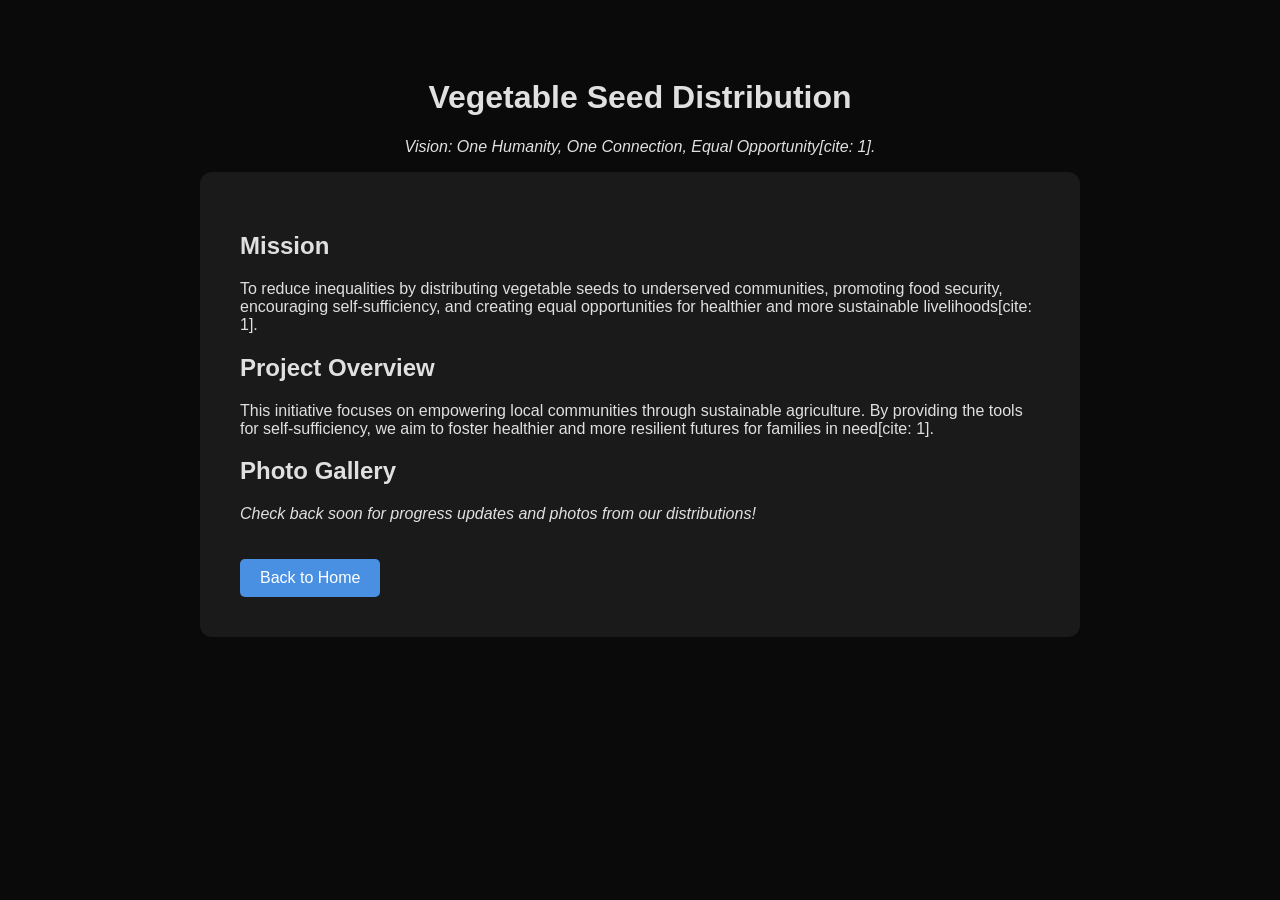
==== seeds.html @ a81ccadd "Create seeds.html" ====
<!DOCTYPE html>
<html lang="en">
<head>
    <meta charset="UTF-8">
    <meta name="viewport" content="width=device-width, initial-scale=1.0">
    <title>Vegetable Seed Distribution | One Humanity</title>
    <link rel="stylesheet" href="style.css">
</head>
<body>
    <header>
        <h1>Vegetable Seed Distribution</h1>
        <p><em>Vision: One Humanity, One Connection, Equal Opportunity[cite: 1].</em></p>
    </header>

    <main class="content-container">
        <section>
            <h2>Mission</h2>
            <p>To reduce inequalities by distributing vegetable seeds to underserved communities, promoting food security, encouraging self-sufficiency, and creating equal opportunities for healthier and more sustainable livelihoods[cite: 1].</p>
        </section>

        <!-- Placeholder for Project Details -->
        <section>
            <h2>Project Overview</h2>
            <p>This initiative focuses on empowering local communities through sustainable agriculture. By providing the tools for self-sufficiency, we aim to foster healthier and more resilient futures for families in need[cite: 1].</p>
        </section>

        <section>
            <h2>Photo Gallery</h2>
            <p><em>Check back soon for progress updates and photos from our distributions!</em></p>
            <!-- You can add your image grid here later -->
        </section>

        <a href="index.html" class="btn">Back to Home</a>
    </main>
</body>
</html>
---- style.css ----
body {
    background-color: #0a0a0a;
    color: #e0e0e0;
    font-family: 'Segoe UI', sans-serif;
    text-align: center;
    padding: 50px;
}

.logo {
    width: 150px;
    margin-bottom: 20px;
}

.project-container {
    display: flex;
    justify-content: center;
    gap: 30px;
    margin-top: 50px;
    flex-wrap: wrap;
}

.card {
    background-color: #1a1a1a;
    padding: 30px;
    border: 1px solid #333;
    border-radius: 12px;
    width: 300px;
    transition: transform 0.3s;
}

.card:hover {
    transform: translateY(-10px);
    border-color: #4a90e2;
}

.btn {
    display: inline-block;
    margin-top: 20px;
    padding: 10px 20px;
    background-color: #4a90e2;
    color: white;
    text-decoration: none;
    border-radius: 5px;
}

.content-container {
    max-width: 800px;
    margin: 0 auto;
    padding: 40px;
    background-color: #1a1a1a;
    border-radius: 12px;
    text-align: left;
}
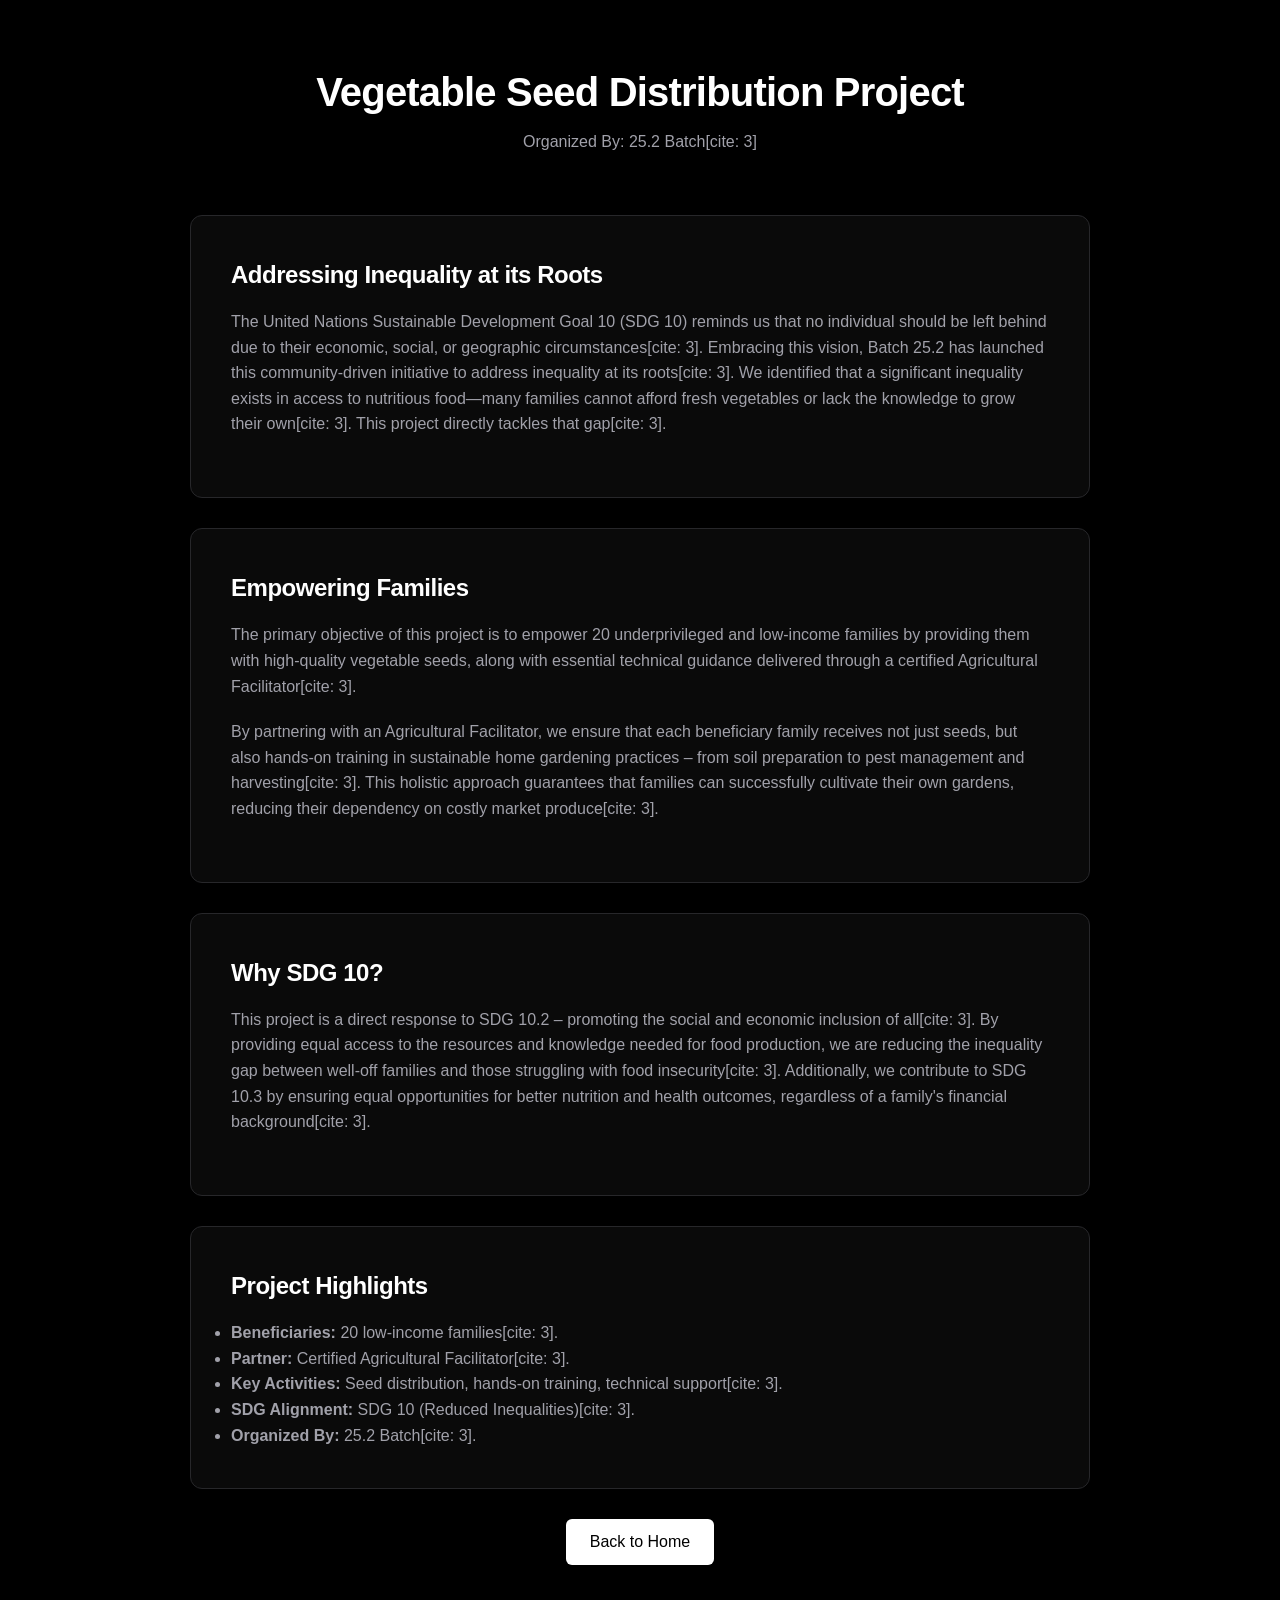
==== commit 6641c8f0: "Update seeds.html" ====
--- a/seeds.html
+++ b/seeds.html
@@ -8,29 +8,42 @@
 </head>
 <body>
     <header>
-        <h1>Vegetable Seed Distribution</h1>
-        <p><em>Vision: One Humanity, One Connection, Equal Opportunity[cite: 1].</em></p>
+        <h1>Vegetable Seed Distribution Project</h1>
+        <p>Organized By: 25.2 Batch[cite: 3]</p>
     </header>
 
     <main class="content-container">
+        
         <section>
-            <h2>Mission</h2>
-            <p>To reduce inequalities by distributing vegetable seeds to underserved communities, promoting food security, encouraging self-sufficiency, and creating equal opportunities for healthier and more sustainable livelihoods[cite: 1].</p>
-        </section>
-
-        <!-- Placeholder for Project Details -->
-        <section>
-            <h2>Project Overview</h2>
-            <p>This initiative focuses on empowering local communities through sustainable agriculture. By providing the tools for self-sufficiency, we aim to foster healthier and more resilient futures for families in need[cite: 1].</p>
+            <h2>Addressing Inequality at its Roots</h2>
+            <p>The United Nations Sustainable Development Goal 10 (SDG 10) reminds us that no individual should be left behind due to their economic, social, or geographic circumstances[cite: 3]. Embracing this vision, Batch 25.2 has launched this community-driven initiative to address inequality at its roots[cite: 3]. We identified that a significant inequality exists in access to nutritious food—many families cannot afford fresh vegetables or lack the knowledge to grow their own[cite: 3]. This project directly tackles that gap[cite: 3].</p>
         </section>
 
         <section>
-            <h2>Photo Gallery</h2>
-            <p><em>Check back soon for progress updates and photos from our distributions!</em></p>
-            <!-- You can add your image grid here later -->
+            <h2>Empowering Families</h2>
+            <p>The primary objective of this project is to empower 20 underprivileged and low-income families by providing them with high-quality vegetable seeds, along with essential technical guidance delivered through a certified Agricultural Facilitator[cite: 3].</p>
+            <p>By partnering with an Agricultural Facilitator, we ensure that each beneficiary family receives not just seeds, but also hands-on training in sustainable home gardening practices – from soil preparation to pest management and harvesting[cite: 3]. This holistic approach guarantees that families can successfully cultivate their own gardens, reducing their dependency on costly market produce[cite: 3].</p>
         </section>
 
-        <a href="index.html" class="btn">Back to Home</a>
+        <section>
+            <h2>Why SDG 10?</h2>
+            <p>This project is a direct response to SDG 10.2 – promoting the social and economic inclusion of all[cite: 3]. By providing equal access to the resources and knowledge needed for food production, we are reducing the inequality gap between well-off families and those struggling with food insecurity[cite: 3]. Additionally, we contribute to SDG 10.3 by ensuring equal opportunities for better nutrition and health outcomes, regardless of a family's financial background[cite: 3].</p>
+        </section>
+
+        <section>
+            <h2>Project Highlights</h2>
+            <ul>
+                <li><strong>Beneficiaries:</strong> 20 low-income families[cite: 3].</li>
+                <li><strong>Partner:</strong> Certified Agricultural Facilitator[cite: 3].</li>
+                <li><strong>Key Activities:</strong> Seed distribution, hands-on training, technical support[cite: 3].</li>
+                <li><strong>SDG Alignment:</strong> SDG 10 (Reduced Inequalities)[cite: 3].</li>
+                <li><strong>Organized By:</strong> 25.2 Batch[cite: 3].</li>
+            </ul>
+        </section>
+
+        <div style="text-align: center;">
+            <a href="index.html" class="btn">Back to Home</a>
+        </div>
     </main>
 </body>
 </html>
--- a/style.css
+++ b/style.css
@@ -1,53 +1,111 @@
-body {
-    background-color: #0a0a0a;
-    color: #e0e0e0;
-    font-family: 'Segoe UI', sans-serif;
-    text-align: center;
-    padding: 50px;
+/* Global Reset and Typography */
+* {
+    box-sizing: border-box;
+    margin: 0;
+    padding: 0;
 }
 
-.logo {
-    width: 150px;
+body {
+    background-color: #000000; /* Deep black for Vercel-style dark mode */
+    color: #a1a1aa; /* Soft grey text for readability */
+    font-family: -apple-system, BlinkMacSystemFont, "Segoe UI", Roboto, Helvetica, Arial, sans-serif;
+    line-height: 1.6;
+    padding: 0 20px;
+}
+
+h1, h2, h3 {
+    color: #ffffff;
+    font-weight: 600;
+    letter-spacing: -0.02em;
+    margin-bottom: 15px;
+}
+
+h1 {
+    font-size: 2.5rem;
+    margin-bottom: 5px;
+}
+
+p {
     margin-bottom: 20px;
 }
 
-.project-container {
-    display: flex;
-    justify-content: center;
-    gap: 30px;
-    margin-top: 50px;
-    flex-wrap: wrap;
-}
-
-.card {
-    background-color: #1a1a1a;
-    padding: 30px;
-    border: 1px solid #333;
-    border-radius: 12px;
-    width: 300px;
-    transition: transform 0.3s;
-}
-
-.card:hover {
-    transform: translateY(-10px);
-    border-color: #4a90e2;
-}
-
-.btn {
-    display: inline-block;
-    margin-top: 20px;
-    padding: 10px 20px;
-    background-color: #4a90e2;
-    color: white;
-    text-decoration: none;
-    border-radius: 5px;
+/* Layout Containers */
+header {
+    text-align: center;
+    padding: 60px 0 40px;
 }
 
 .content-container {
-    max-width: 800px;
+    max-width: 900px;
     margin: 0 auto;
+    padding: 0 0 80px;
+}
+
+section {
+    background-color: #0a0a0a;
+    border: 1px solid #27272a;
+    border-radius: 12px;
     padding: 40px;
-    background-color: #1a1a1a;
-    border-radius: 12px;
+    margin-bottom: 30px;
+    transition: border-color 0.3s ease;
+}
+
+section:hover {
+    border-color: #3f3f46;
+}
+
+/* Tables for Team and Budget */
+table {
+    width: 100%;
+    border-collapse: collapse;
+    margin-bottom: 20px;
+    color: #e4e4e7;
+}
+
+th, td {
+    padding: 12px 15px;
     text-align: left;
+    border-bottom: 1px solid #27272a;
 }
+
+th {
+    color: #ffffff;
+    font-weight: 500;
+}
+
+/* Photo Gallery Grid */
+.photo-gallery {
+    display: grid;
+    grid-template-columns: repeat(auto-fit, minmax(300px, 1fr));
+    gap: 20px;
+    margin-top: 20px;
+}
+
+.photo-gallery img {
+    width: 100%;
+    height: 300px;
+    object-fit: cover;
+    border-radius: 8px;
+    border: 1px solid #27272a;
+    transition: transform 0.3s ease;
+}
+
+.photo-gallery img:hover {
+    transform: scale(1.02);
+}
+
+/* Buttons */
+.btn {
+    display: inline-block;
+    padding: 10px 24px;
+    background-color: #ffffff;
+    color: #000000;
+    text-decoration: none;
+    font-weight: 500;
+    border-radius: 6px;
+    transition: background-color 0.2s;
+}
+
+.btn:hover {
+    background-color: #e4e4e7;
+}
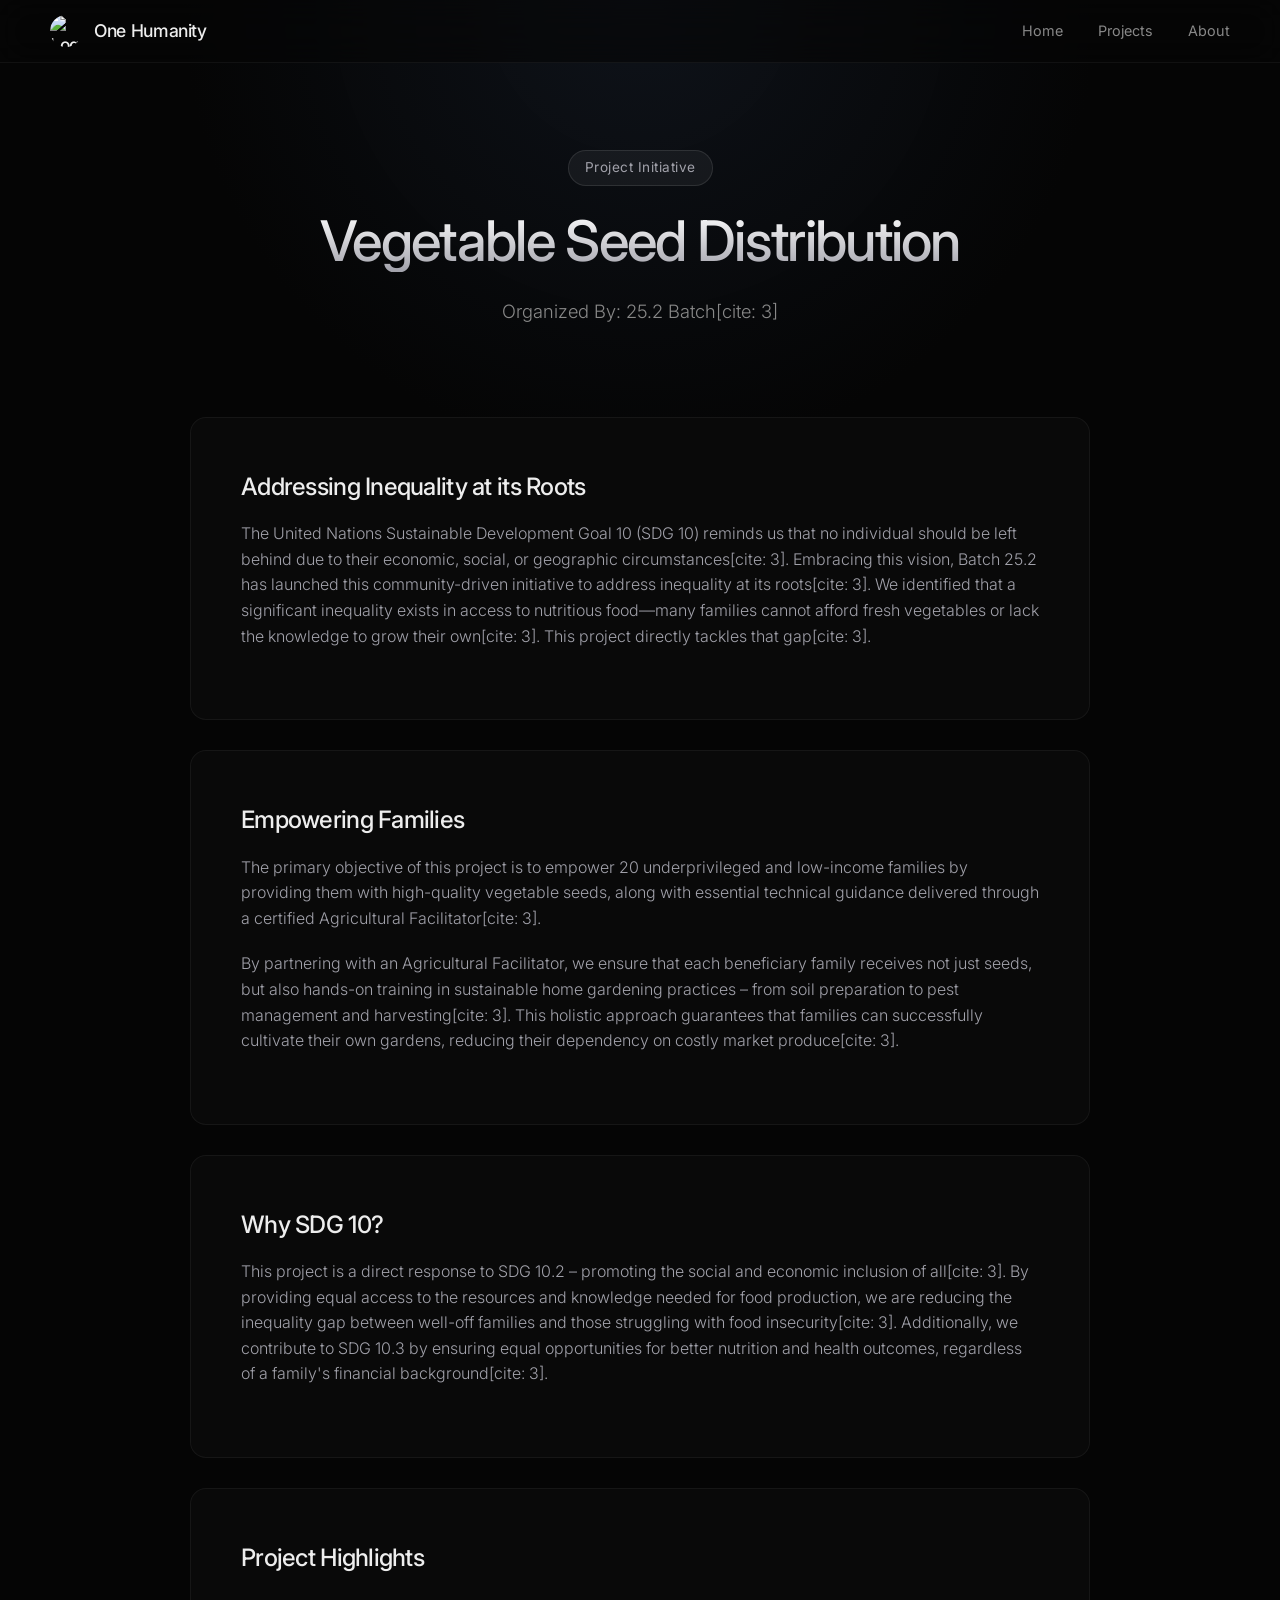
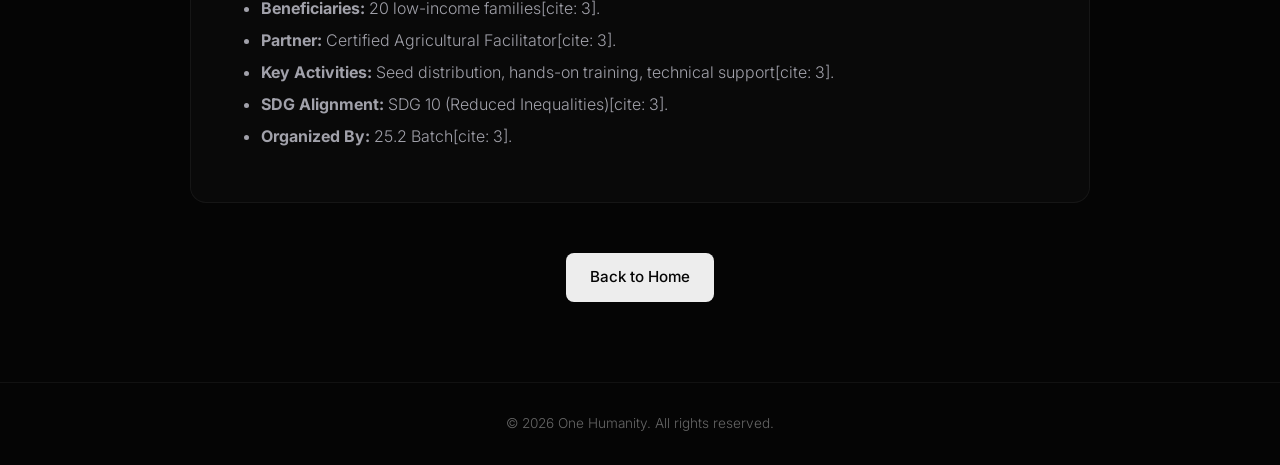
==== commit 04950df3: "Update seeds.html" ====
--- a/seeds.html
+++ b/seeds.html
@@ -4,46 +4,72 @@
     <meta charset="UTF-8">
     <meta name="viewport" content="width=device-width, initial-scale=1.0">
     <title>Vegetable Seed Distribution | One Humanity</title>
+    <!-- Importing 'Inter' font for a premium UI look -->
+    <link rel="preconnect" href="https://fonts.googleapis.com">
+    <link rel="preconnect" href="https://fonts.gstatic.com" crossorigin>
+    <link href="https://fonts.googleapis.com/css2?family=Inter:wght@300;400;500;600&display=swap" rel="stylesheet">
     <link rel="stylesheet" href="style.css">
 </head>
 <body>
-    <header>
-        <h1>Vegetable Seed Distribution Project</h1>
-        <p>Organized By: 25.2 Batch[cite: 3]</p>
+    <!-- Premium Blurred Navigation -->
+    <nav class="navbar">
+        <a href="index.html" style="text-decoration: none;">
+            <div class="nav-brand">
+                <img src="image_3a93b9.jpg" alt="Logo" class="nav-logo">
+                One Humanity
+            </div>
+        </a>
+        <ul class="nav-links">
+            <li><a href="index.html#home">Home</a></li>
+            <li><a href="index.html#projects">Projects</a></li>
+            <li><a href="index.html#about">About</a></li>
+        </ul>
+    </nav>
+
+    <!-- Subpage Hero Section -->
+    <header class="hero section-animate" style="min-height: 40vh; padding-top: 150px; padding-bottom: 50px;">
+        <div class="hero-badge">Project Initiative</div>
+        <h1 class="hero-title" style="font-size: 3.5rem;">Vegetable Seed Distribution</h1>
+        <p class="hero-subtitle">Organized By: 25.2 Batch[cite: 3]</p>
     </header>
 
-    <main class="content-container">
+    <main class="section-container section-animate" style="padding-top: 0;">
         
-        <section>
-            <h2>Addressing Inequality at its Roots</h2>
+        <!-- Glassmorphism Content Panels -->
+        <article class="about-card" style="max-width: 900px; text-align: left; margin-bottom: 30px;">
+            <h2 style="margin-bottom: 15px; color: #EDEDED;">Addressing Inequality at its Roots</h2>
             <p>The United Nations Sustainable Development Goal 10 (SDG 10) reminds us that no individual should be left behind due to their economic, social, or geographic circumstances[cite: 3]. Embracing this vision, Batch 25.2 has launched this community-driven initiative to address inequality at its roots[cite: 3]. We identified that a significant inequality exists in access to nutritious food—many families cannot afford fresh vegetables or lack the knowledge to grow their own[cite: 3]. This project directly tackles that gap[cite: 3].</p>
-        </section>
+        </article>
 
-        <section>
-            <h2>Empowering Families</h2>
+        <article class="about-card" style="max-width: 900px; text-align: left; margin-bottom: 30px;">
+            <h2 style="margin-bottom: 15px; color: #EDEDED;">Empowering Families</h2>
             <p>The primary objective of this project is to empower 20 underprivileged and low-income families by providing them with high-quality vegetable seeds, along with essential technical guidance delivered through a certified Agricultural Facilitator[cite: 3].</p>
             <p>By partnering with an Agricultural Facilitator, we ensure that each beneficiary family receives not just seeds, but also hands-on training in sustainable home gardening practices – from soil preparation to pest management and harvesting[cite: 3]. This holistic approach guarantees that families can successfully cultivate their own gardens, reducing their dependency on costly market produce[cite: 3].</p>
-        </section>
+        </article>
 
-        <section>
-            <h2>Why SDG 10?</h2>
+        <article class="about-card" style="max-width: 900px; text-align: left; margin-bottom: 30px;">
+            <h2 style="margin-bottom: 15px; color: #EDEDED;">Why SDG 10?</h2>
             <p>This project is a direct response to SDG 10.2 – promoting the social and economic inclusion of all[cite: 3]. By providing equal access to the resources and knowledge needed for food production, we are reducing the inequality gap between well-off families and those struggling with food insecurity[cite: 3]. Additionally, we contribute to SDG 10.3 by ensuring equal opportunities for better nutrition and health outcomes, regardless of a family's financial background[cite: 3].</p>
-        </section>
+        </article>
 
-        <section>
-            <h2>Project Highlights</h2>
-            <ul>
+        <article class="about-card" style="max-width: 900px; text-align: left; margin-bottom: 50px;">
+            <h2 style="margin-bottom: 15px; color: #EDEDED;">Project Highlights</h2>
+            <ul style="padding-left: 20px; color: #A1A1AA; font-weight: 300; line-height: 2;">
                 <li><strong>Beneficiaries:</strong> 20 low-income families[cite: 3].</li>
                 <li><strong>Partner:</strong> Certified Agricultural Facilitator[cite: 3].</li>
                 <li><strong>Key Activities:</strong> Seed distribution, hands-on training, technical support[cite: 3].</li>
                 <li><strong>SDG Alignment:</strong> SDG 10 (Reduced Inequalities)[cite: 3].</li>
                 <li><strong>Organized By:</strong> 25.2 Batch[cite: 3].</li>
             </ul>
-        </section>
+        </article>
 
         <div style="text-align: center;">
-            <a href="index.html" class="btn">Back to Home</a>
+            <a href="index.html" class="btn btn-primary">Back to Home</a>
         </div>
     </main>
+
+    <footer>
+        <p>&copy; 2026 One Humanity. All rights reserved.</p>
+    </footer>
 </body>
 </html>
--- a/style.css
+++ b/style.css
@@ -1,111 +1,293 @@
-/* Global Reset and Typography */
+/* UI/UX Reset & Smooth Scrolling */
 * {
     box-sizing: border-box;
     margin: 0;
     padding: 0;
 }
 
+html {
+    scroll-behavior: smooth;
+}
+
 body {
-    background-color: #000000; /* Deep black for Vercel-style dark mode */
-    color: #a1a1aa; /* Soft grey text for readability */
-    font-family: -apple-system, BlinkMacSystemFont, "Segoe UI", Roboto, Helvetica, Arial, sans-serif;
+    background-color: #050505; /* Softer black */
+    color: #A1A1AA; /* Ash grey for less eye-strain */
+    font-family: 'Inter', sans-serif;
     line-height: 1.6;
-    padding: 0 20px;
-}
-
+    overflow-x: hidden;
+    -webkit-font-smoothing: antialiased; /* Makes text look sharper and thinner */
+}
+
+/* Typography refinements */
 h1, h2, h3 {
-    color: #ffffff;
-    font-weight: 600;
+    color: #EDEDED;
+    font-weight: 500;
+    letter-spacing: -0.03em; /* Tighter letter spacing looks modern */
+}
+
+/* Premium Blurred Navigation */
+.navbar {
+    position: fixed;
+    top: 0;
+    width: 100%;
+    display: flex;
+    justify-content: space-between;
+    align-items: center;
+    padding: 15px 50px;
+    background: rgba(5, 5, 5, 0.6);
+    backdrop-filter: blur(16px);
+    -webkit-backdrop-filter: blur(16px);
+    border-bottom: 1px solid rgba(255, 255, 255, 0.05);
+    z-index: 1000;
+}
+
+.nav-brand {
+    display: flex;
+    align-items: center;
+    gap: 12px;
+    color: #EDEDED;
+    font-size: 1.1rem;
+    font-weight: 500;
     letter-spacing: -0.02em;
-    margin-bottom: 15px;
-}
-
-h1 {
-    font-size: 2.5rem;
-    margin-bottom: 5px;
-}
-
-p {
+}
+
+.nav-logo {
+    width: 32px;
+    height: 32px;
+    border-radius: 50%;
+    object-fit: cover;
+}
+
+.nav-links {
+    list-style: none;
+    display: flex;
+    gap: 35px;
+}
+
+.nav-links a {
+    color: #888888;
+    text-decoration: none;
+    font-size: 0.9rem;
+    font-weight: 400;
+    transition: color 0.2s ease;
+}
+
+.nav-links a:hover {
+    color: #FFFFFF;
+}
+
+/* Sleek Hero Section */
+.hero {
+    min-height: 90vh;
+    display: flex;
+    flex-direction: column;
+    justify-content: center;
+    align-items: center;
+    text-align: center;
+    padding: 120px 20px 0;
+    background: radial-gradient(circle at top center, rgba(30, 41, 59, 0.4) 0%, #050505 60%);
+}
+
+.hero-badge {
+    background: rgba(255, 255, 255, 0.05);
+    border: 1px solid rgba(255, 255, 255, 0.1);
+    padding: 6px 16px;
+    border-radius: 99px;
+    font-size: 0.85rem;
+    color: #A1A1AA;
+    margin-bottom: 25px;
+    letter-spacing: 0.5px;
+}
+
+.hero-title {
+    font-size: 4.5rem;
+    line-height: 1.1;
+    font-weight: 500;
+    margin-bottom: 25px;
+    background: linear-gradient(180deg, #FFFFFF 0%, #A1A1AA 100%);
+    -webkit-background-clip: text;
+    -webkit-text-fill-color: transparent;
+}
+
+.hero-subtitle {
+    font-size: 1.15rem;
+    font-weight: 300;
+    color: #888888;
+    max-width: 550px;
+    margin-bottom: 40px;
+}
+
+/* Layout Containers */
+.section-container {
+    max-width: 1000px;
+    margin: 0 auto;
+    padding: 80px 20px;
+}
+
+.section-title {
+    font-size: 1.8rem;
+    font-weight: 500;
+    color: #EDEDED;
+    margin-bottom: 40px;
+    text-align: center;
+}
+
+/* Refined Cards */
+.project-grid {
+    display: grid;
+    grid-template-columns: repeat(auto-fit, minmax(320px, 1fr));
+    gap: 25px;
+}
+
+.card-link {
+    text-decoration: none;
+    display: block;
+}
+
+.card {
+    background: rgba(255, 255, 255, 0.02);
+    padding: 40px;
+    border: 1px solid rgba(255, 255, 255, 0.05);
+    border-radius: 16px;
+    height: 100%;
+    transition: all 0.3s ease;
+    display: flex;
+    flex-direction: column;
+}
+
+.card:hover {
+    background: rgba(255, 255, 255, 0.04);
+    border-color: rgba(255, 255, 255, 0.15);
+    transform: translateY(-4px);
+    box-shadow: 0 20px 40px rgba(0, 0, 0, 0.4);
+}
+
+.card-icon {
+    font-size: 2rem;
     margin-bottom: 20px;
 }
 
-/* Layout Containers */
-header {
-    text-align: center;
-    padding: 60px 0 40px;
-}
-
-.content-container {
-    max-width: 900px;
+.card h3 {
+    font-size: 1.3rem;
+    margin-bottom: 12px;
+}
+
+.card p {
+    font-size: 0.95rem;
+    font-weight: 300;
+    color: #888888;
+    margin-bottom: 30px;
+    flex-grow: 1;
+}
+
+.card-action {
+    font-size: 0.9rem;
+    color: #60A5FA;
+    font-weight: 400;
+    display: flex;
+    align-items: center;
+    gap: 5px;
+}
+
+/* About Card Specifics */
+.about-card {
+    background: rgba(255, 255, 255, 0.02);
+    padding: 50px;
+    border: 1px solid rgba(255, 255, 255, 0.05);
+    border-radius: 16px;
+    max-width: 700px;
     margin: 0 auto;
-    padding: 0 0 80px;
-}
-
-section {
-    background-color: #0a0a0a;
-    border: 1px solid #27272a;
-    border-radius: 12px;
-    padding: 40px;
-    margin-bottom: 30px;
-    transition: border-color 0.3s ease;
-}
-
-section:hover {
-    border-color: #3f3f46;
-}
-
-/* Tables for Team and Budget */
-table {
-    width: 100%;
-    border-collapse: collapse;
+    text-align: center;
+}
+
+.about-card p {
+    font-weight: 300;
+    color: #A1A1AA;
     margin-bottom: 20px;
-    color: #e4e4e7;
-}
-
-th, td {
-    padding: 12px 15px;
-    text-align: left;
-    border-bottom: 1px solid #27272a;
-}
-
-th {
-    color: #ffffff;
-    font-weight: 500;
-}
-
-/* Photo Gallery Grid */
-.photo-gallery {
-    display: grid;
-    grid-template-columns: repeat(auto-fit, minmax(300px, 1fr));
-    gap: 20px;
-    margin-top: 20px;
-}
-
-.photo-gallery img {
-    width: 100%;
-    height: 300px;
-    object-fit: cover;
-    border-radius: 8px;
-    border: 1px solid #27272a;
-    transition: transform 0.3s ease;
-}
-
-.photo-gallery img:hover {
-    transform: scale(1.02);
 }
 
 /* Buttons */
 .btn {
-    display: inline-block;
-    padding: 10px 24px;
-    background-color: #ffffff;
-    color: #000000;
+    display: inline-flex;
+    align-items: center;
+    justify-content: center;
+    gap: 8px;
+    padding: 12px 24px;
     text-decoration: none;
-    font-weight: 500;
-    border-radius: 6px;
-    transition: background-color 0.2s;
-}
-
-.btn:hover {
-    background-color: #e4e4e7;
-}
+    font-size: 0.95rem;
+    font-weight: 500;
+    border-radius: 8px;
+    transition: all 0.2s ease;
+}
+
+.btn-primary {
+    background-color: #EDEDED;
+    color: #050505;
+}
+
+.btn-primary:hover {
+    background-color: #FFFFFF;
+    transform: translateY(-2px);
+}
+
+.btn-outline {
+    background-color: transparent;
+    color: #EDEDED;
+    border: 1px solid rgba(255, 255, 255, 0.15);
+}
+
+.btn-outline:hover {
+    background-color: rgba(255, 255, 255, 0.05);
+    border-color: rgba(255, 255, 255, 0.3);
+}
+
+.btn-instagram {
+    background: linear-gradient(45deg, #f09433 0%, #e6683c 25%, #dc2743 50%, #cc2366 75%, #bc1888 100%);
+    color: #FFFFFF;
+    border: none;
+}
+
+.btn-instagram:hover {
+    filter: brightness(1.1);
+    transform: translateY(-2px);
+}
+
+.contact-subtitle {
+    font-weight: 300;
+    color: #888888;
+    margin-bottom: 30px;
+}
+
+.contact-links {
+    display: flex;
+    justify-content: center;
+    gap: 15px;
+}
+
+/* Footer */
+footer {
+    text-align: center;
+    padding: 30px;
+    border-top: 1px solid rgba(255, 255, 255, 0.05);
+    font-size: 0.85rem;
+    color: #666666;
+    font-weight: 300;
+}
+
+/* Subtle Loading Animation */
+@keyframes fadeIn {
+    from { opacity: 0; transform: translateY(15px); }
+    to { opacity: 1; transform: translateY(0); }
+}
+
+.section-animate {
+    animation: fadeIn 0.8s ease-out forwards;
+}
+
+/* Ensures tables and galleries on other pages inherit the softer look */
+table { width: 100%; border-collapse: collapse; margin-top: 20px; font-weight: 300; font-size: 0.95rem; }
+th, td { padding: 15px; text-align: left; border-bottom: 1px solid rgba(255, 255, 255, 0.05); }
+th { font-weight: 500; color: #EDEDED; }
+.photo-gallery { display: grid; grid-template-columns: repeat(auto-fit, minmax(280px, 1fr)); gap: 20px; margin-top: 30px; }
+.photo-gallery img { width: 100%; height: 280px; object-fit: cover; border-radius: 12px; border: 1px solid rgba(255, 255, 255, 0.05); transition: transform 0.3s ease; }
+.photo-gallery img:hover { transform: scale(1.03); }
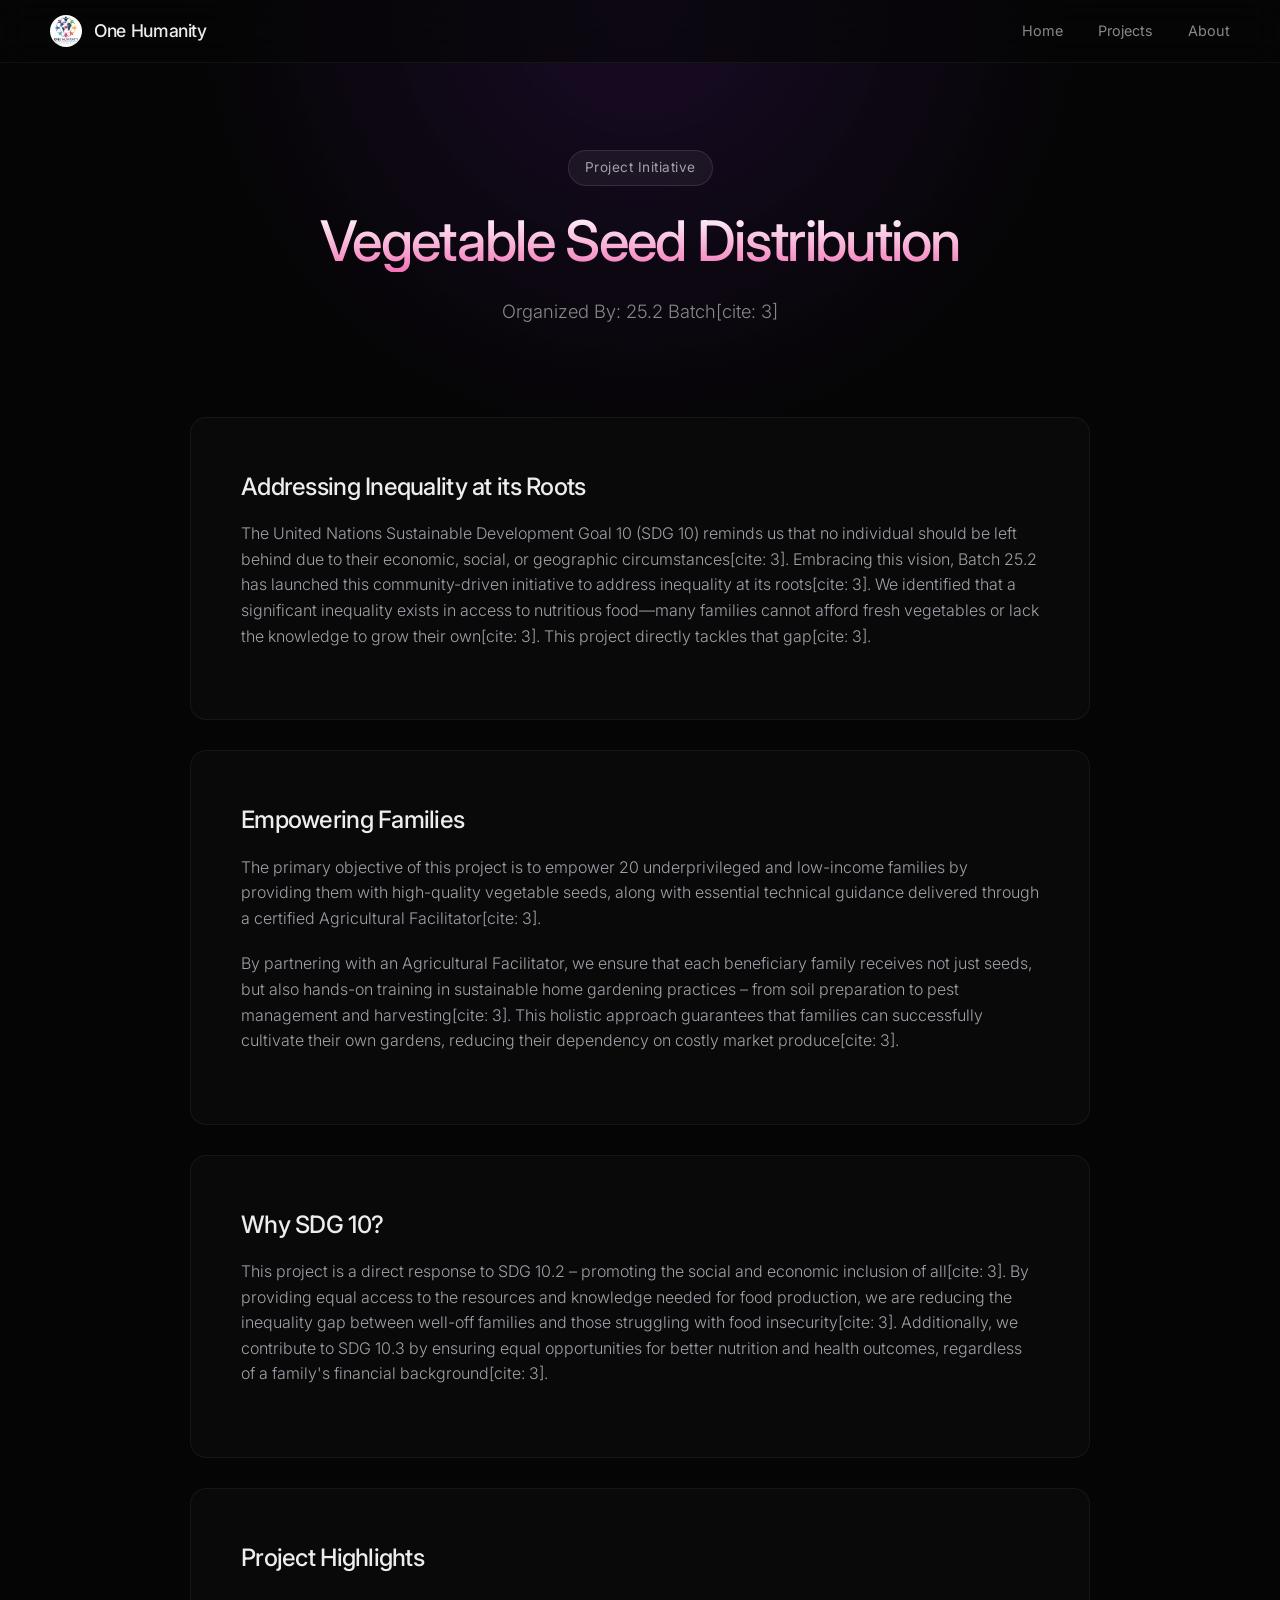
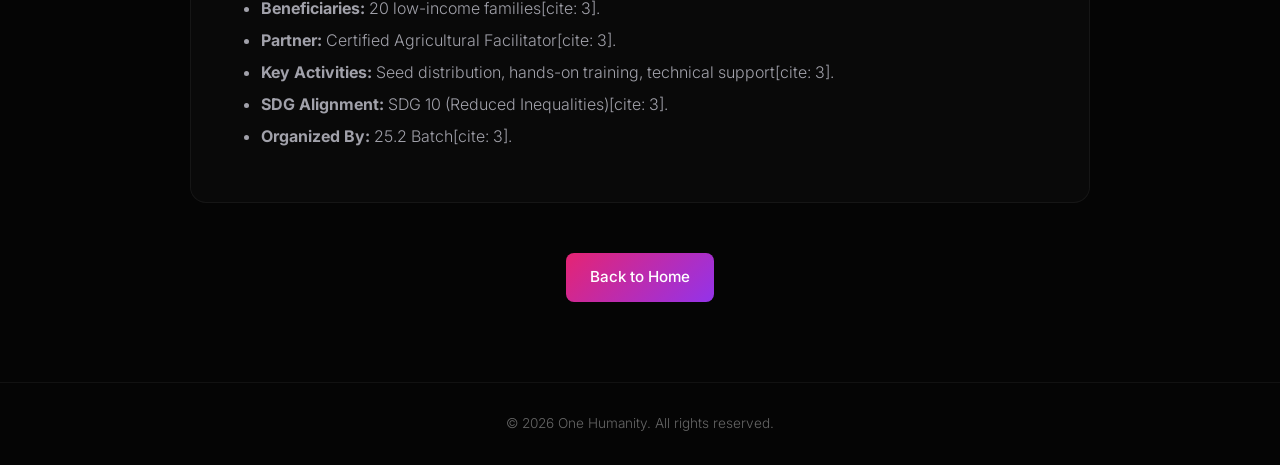
==== commit 42d357ad: "Update seeds.html" ====
--- a/seeds.html
+++ b/seeds.html
@@ -15,7 +15,7 @@
     <nav class="navbar">
         <a href="index.html" style="text-decoration: none;">
             <div class="nav-brand">
-                <img src="image_3a93b9.jpg" alt="Logo" class="nav-logo">
+                <img src="image_3a93b9.jpeg" alt="Logo" class="nav-logo">
                 One Humanity
             </div>
         </a>
--- a/style.css
+++ b/style.css
@@ -85,7 +85,8 @@
     align-items: center;
     text-align: center;
     padding: 120px 20px 0;
-    background: radial-gradient(circle at top center, rgba(30, 41, 59, 0.4) 0%, #050505 60%);
+    /* Added a very subtle purple/pink hue to the top background glow */
+    background: radial-gradient(circle at top center, rgba(147, 51, 234, 0.15) 0%, #050505 60%);
 }
 
 .hero-badge {
@@ -104,7 +105,8 @@
     line-height: 1.1;
     font-weight: 500;
     margin-bottom: 25px;
-    background: linear-gradient(180deg, #FFFFFF 0%, #A1A1AA 100%);
+    /* Soft white to pink gradient for the main title */
+    background: linear-gradient(180deg, #FFFFFF 0%, #F472B6 100%);
     -webkit-background-clip: text;
     -webkit-text-fill-color: transparent;
 }
@@ -156,10 +158,12 @@
 }
 
 .card:hover {
-    background: rgba(255, 255, 255, 0.04);
-    border-color: rgba(255, 255, 255, 0.15);
+    background: rgba(255, 255, 255, 0.03);
+    /* Subtle pink border on hover */
+    border-color: rgba(229, 36, 115, 0.3);
     transform: translateY(-4px);
-    box-shadow: 0 20px 40px rgba(0, 0, 0, 0.4);
+    /* Soft pink/purple glow instead of heavy black */
+    box-shadow: 0 20px 40px rgba(229, 36, 115, 0.08);
 }
 
 .card-icon {
@@ -182,7 +186,8 @@
 
 .card-action {
     font-size: 0.9rem;
-    color: #60A5FA;
+    /* Soft Pink for links */
+    color: #F472B6;
     font-weight: 400;
     display: flex;
     align-items: center;
@@ -221,13 +226,17 @@
 }
 
 .btn-primary {
-    background-color: #EDEDED;
-    color: #050505;
+    /* SDG 10 Pink to Purple Gradient */
+    background: linear-gradient(135deg, #E52473 0%, #9333EA 100%);
+    color: #FFFFFF;
+    border: none;
 }
 
 .btn-primary:hover {
-    background-color: #FFFFFF;
+    /* Lighter pink/purple on hover with a soft glow */
+    background: linear-gradient(135deg, #F472B6 0%, #A855F7 100%);
     transform: translateY(-2px);
+    box-shadow: 0 10px 20px rgba(229, 36, 115, 0.2);
 }
 
 .btn-outline {
@@ -238,7 +247,8 @@
 
 .btn-outline:hover {
     background-color: rgba(255, 255, 255, 0.05);
-    border-color: rgba(255, 255, 255, 0.3);
+    border-color: rgba(229, 36, 115, 0.4);
+    color: #F472B6;
 }
 
 .btn-instagram {
@@ -290,4 +300,239 @@
 th { font-weight: 500; color: #EDEDED; }
 .photo-gallery { display: grid; grid-template-columns: repeat(auto-fit, minmax(280px, 1fr)); gap: 20px; margin-top: 30px; }
 .photo-gallery img { width: 100%; height: 280px; object-fit: cover; border-radius: 12px; border: 1px solid rgba(255, 255, 255, 0.05); transition: transform 0.3s ease; }
-.photo-gallery img:hover { transform: scale(1.03); }
+.photo-gallery img:hover { transform: scale(1.03); border-color: rgba(229, 36, 115, 0.3); }
+
+/* Dashboard & School Stats Layout */
+.dashboard-row {
+    display: flex;
+    gap: 20px;
+    margin-bottom: 30px;
+    flex-wrap: wrap;
+}
+
+.school-info-card {
+    flex: 2;
+    min-width: 300px;
+    background: rgba(255, 255, 255, 0.02);
+    border: 1px solid rgba(255, 255, 255, 0.05);
+    border-radius: 16px;
+    padding: 30px;
+    text-align: left;
+}
+
+.progress-ring-card {
+    flex: 1;
+    min-width: 200px;
+    background: rgba(255, 255, 255, 0.02);
+    border: 1px solid rgba(255, 255, 255, 0.05);
+    border-radius: 16px;
+    padding: 30px;
+    display: flex;
+    flex-direction: column;
+    align-items: center;
+    justify-content: center;
+}
+
+.label-text {
+    font-size: 0.75rem;
+    font-weight: 600;
+    letter-spacing: 1px;
+    /* Changed to Soft Pink */
+    color: #F472B6; 
+    text-transform: uppercase;
+    margin-bottom: 15px;
+    display: block;
+}
+
+.school-info-card h3 {
+    font-size: 1.5rem;
+    margin-bottom: 25px;
+}
+
+.stats-grid {
+    display: flex;
+    gap: 40px;
+}
+
+.stat-item {
+    display: flex;
+    align-items: center;
+    gap: 15px;
+}
+
+.stat-icon {
+    font-size: 1.5rem;
+    background: rgba(255, 255, 255, 0.05);
+    padding: 10px;
+    border-radius: 8px;
+}
+
+.stat-details {
+    display: flex;
+    flex-direction: column;
+}
+
+.stat-label {
+    font-size: 0.75rem;
+    color: #888888;
+    text-transform: uppercase;
+    font-weight: 500;
+}
+
+.stat-value {
+    font-size: 1.1rem;
+    color: #EDEDED;
+    font-weight: 600;
+}
+
+/* Circular Progress Ring */
+.circular-progress {
+    width: 130px;
+    height: 130px;
+    border-radius: 50%;
+    /* SDG 10 Pink gradient for the ring */
+    background: conic-gradient(#E52473 83%, rgba(255,255,255,0.05) 83%);
+    display: flex;
+    align-items: center;
+    justify-content: center;
+    margin-top: 10px;
+    box-shadow: inset 0 0 20px rgba(0,0,0,0.5);
+}
+
+.inner-circle {
+    width: 100px;
+    height: 100px;
+    border-radius: 50%;
+    background-color: #050505;
+    display: flex;
+    align-items: center;
+    justify-content: center;
+    font-size: 1.5rem;
+    font-weight: 600;
+    color: #EDEDED;
+}
+
+/* Payment Tracker Layout */
+.tracker-card {
+    background: rgba(255, 255, 255, 0.02);
+    border: 1px solid rgba(255, 255, 255, 0.05);
+    border-radius: 16px;
+    padding: 40px;
+    margin-bottom: 30px;
+    text-align: left;
+}
+
+.tracker-status-bar {
+    background: rgba(0, 0, 0, 0.2);
+    border: 1px solid rgba(255, 255, 255, 0.03);
+    border-radius: 12px;
+    padding: 20px;
+    margin: 30px 0;
+}
+
+.tracker-header {
+    display: flex;
+    justify-content: space-between;
+    align-items: center;
+    margin-bottom: 15px;
+}
+
+.tracker-header h3 {
+    font-size: 1.2rem;
+    margin: 0;
+}
+
+.percentage-text {
+    font-size: 1.2rem;
+    font-weight: 600;
+    /* Soft Pink for the percentage text */
+    color: #F472B6; 
+}
+
+.progress-track {
+    width: 100%;
+    height: 8px;
+    background: rgba(255, 255, 255, 0.1);
+    border-radius: 10px;
+    overflow: hidden;
+    margin-bottom: 10px;
+}
+
+.progress-fill {
+    height: 100%;
+    /* Pink to Purple Gradient for the progress bar */
+    background: linear-gradient(90deg, #E52473 0%, #9333EA 100%);
+    width: 0%; /* Updates via JS */
+    border-radius: 10px;
+    transition: width 0.4s ease;
+}
+
+.tracker-note {
+    font-size: 0.85rem;
+    color: #888888;
+    margin: 0;
+}
+
+/* Months Grid */
+.months-grid {
+    display: grid;
+    grid-template-columns: repeat(auto-fit, minmax(180px, 1fr));
+    gap: 15px;
+}
+
+.month-btn {
+    background: rgba(255, 255, 255, 0.03);
+    border: 1px solid rgba(255, 255, 255, 0.05);
+    border-radius: 12px;
+    padding: 15px 20px;
+    text-align: left;
+    cursor: pointer;
+    transition: all 0.2s ease;
+    display: flex;
+    flex-direction: column;
+    gap: 5px;
+    color: #EDEDED;
+    font-family: 'Inter', sans-serif;
+}
+
+.month-btn:hover {
+    background: rgba(255, 255, 255, 0.06);
+}
+
+.month-header {
+    display: flex;
+    justify-content: space-between;
+    align-items: center;
+    font-size: 1.1rem;
+    font-weight: 500;
+}
+
+.month-status {
+    font-size: 0.75rem;
+    font-weight: 600;
+    letter-spacing: 1px;
+}
+
+.month-amount {
+    font-size: 0.9rem;
+    color: #888888;
+}
+
+/* Toggle States - Kept Orange for pending and Green for paid as it's best for user experience */
+.month-btn.pending .month-status {
+    color: #F59E0B; /* Amber for pending */
+}
+.month-btn.pending .status-icon {
+    color: #F59E0B;
+}
+
+.month-btn.paid {
+    border-color: rgba(16, 185, 129, 0.4);
+    background: rgba(16, 185, 129, 0.05);
+}
+.month-btn.paid .month-status {
+    color: #10B981; /* Emerald green for paid */
+}
+.month-btn.paid .status-icon {
+    color: #10B981;
+}
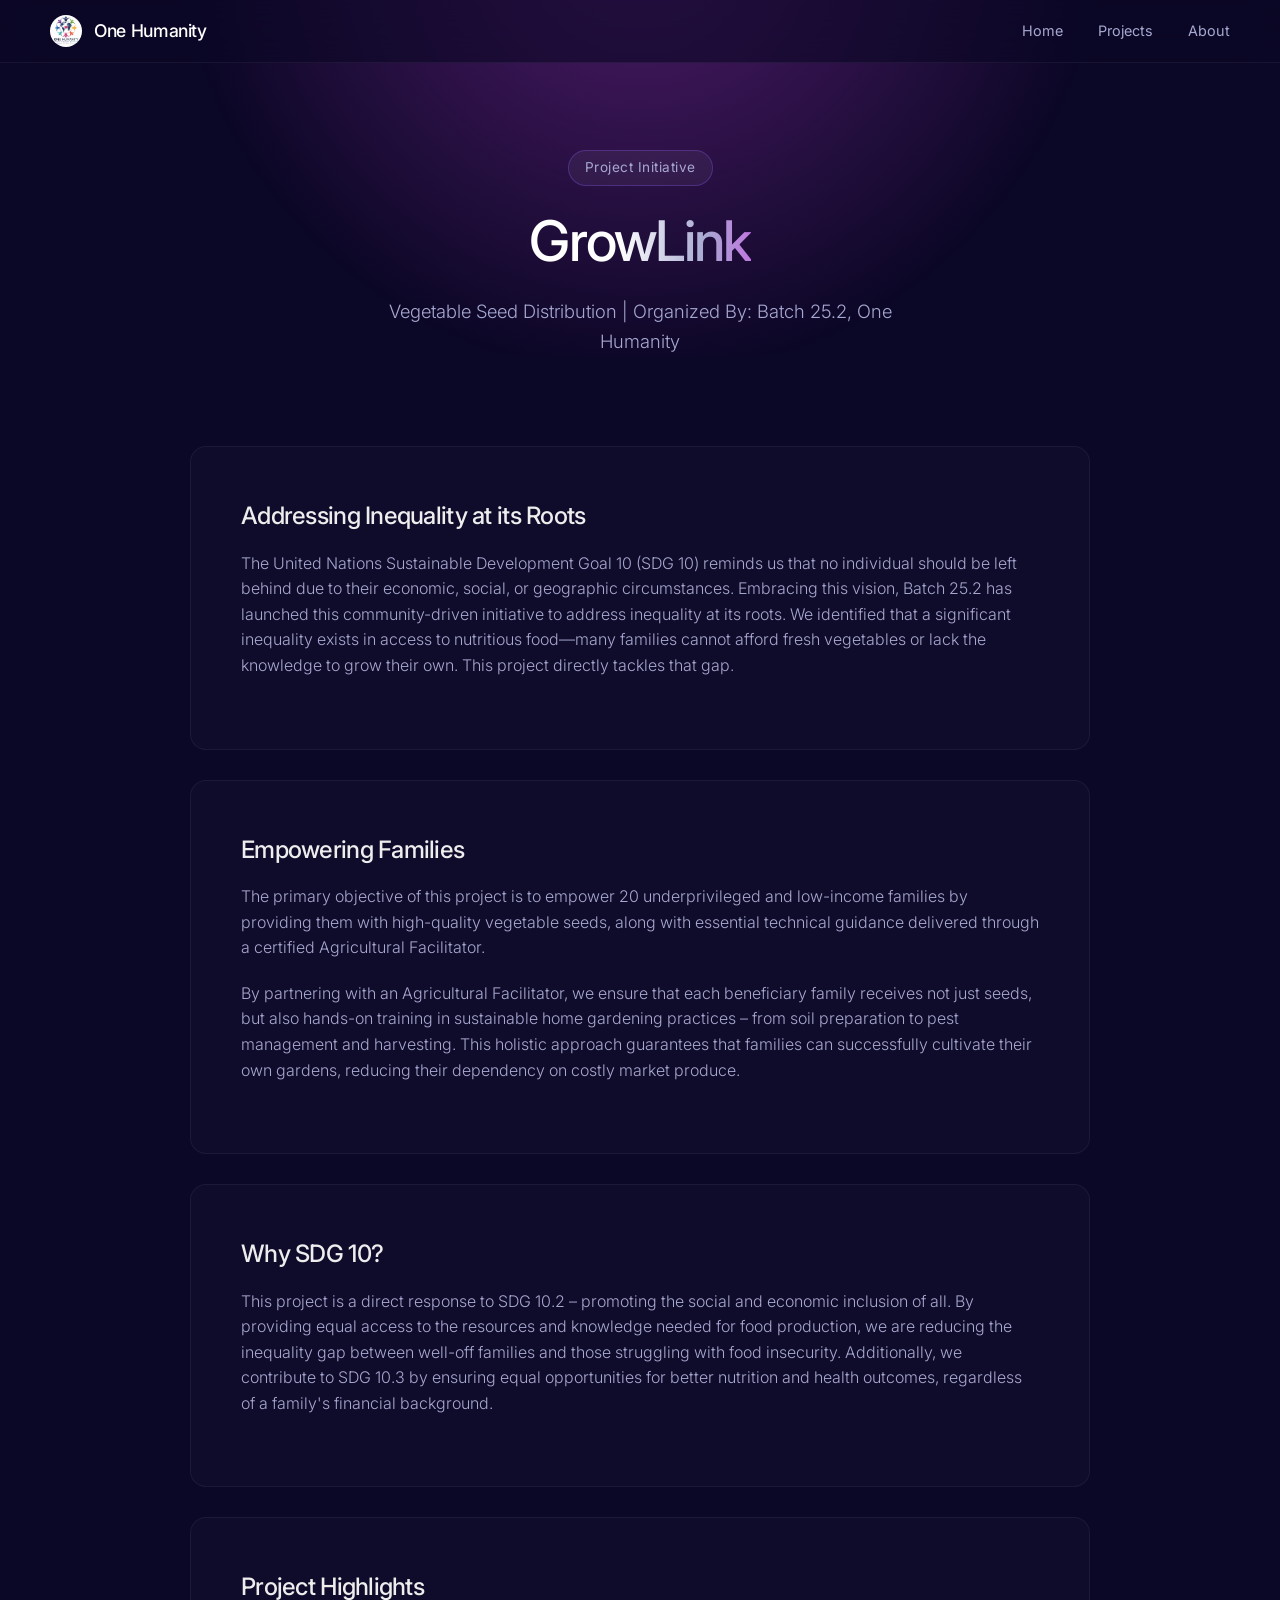
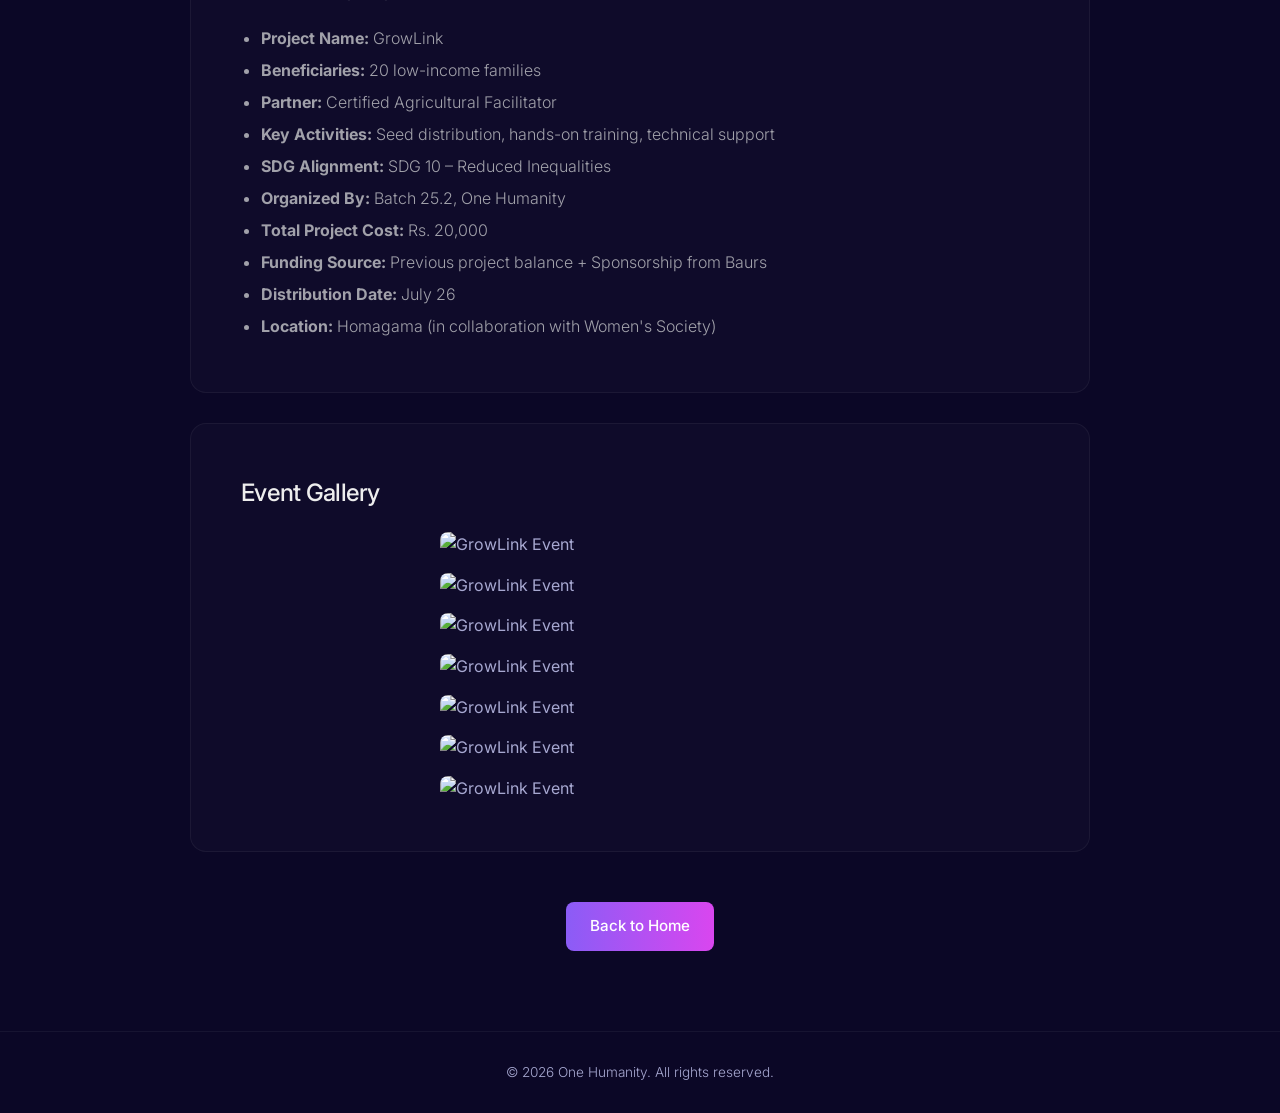
==== commit 5b512eae: "Update seeds.html" ====
--- a/seeds.html
+++ b/seeds.html
@@ -3,7 +3,7 @@
 <head>
     <meta charset="UTF-8">
     <meta name="viewport" content="width=device-width, initial-scale=1.0">
-    <title>Vegetable Seed Distribution | One Humanity</title>
+    <title>GrowLink: Vegetable Seed Distribution | One Humanity</title>
     <!-- Importing 'Inter' font for a premium UI look -->
     <link rel="preconnect" href="https://fonts.googleapis.com">
     <link rel="preconnect" href="https://fonts.gstatic.com" crossorigin>
@@ -29,8 +29,8 @@
     <!-- Subpage Hero Section -->
     <header class="hero section-animate" style="min-height: 40vh; padding-top: 150px; padding-bottom: 50px;">
         <div class="hero-badge">Project Initiative</div>
-        <h1 class="hero-title" style="font-size: 3.5rem;">Vegetable Seed Distribution</h1>
-        <p class="hero-subtitle">Organized By: 25.2 Batch[cite: 3]</p>
+        <h1 class="hero-title" style="font-size: 3.5rem;">GrowLink</h1>
+        <p class="hero-subtitle">Vegetable Seed Distribution | Organized By: Batch 25.2, One Humanity</p>
     </header>
 
     <main class="section-container section-animate" style="padding-top: 0;">
@@ -38,29 +38,48 @@
         <!-- Glassmorphism Content Panels -->
         <article class="about-card" style="max-width: 900px; text-align: left; margin-bottom: 30px;">
             <h2 style="margin-bottom: 15px; color: #EDEDED;">Addressing Inequality at its Roots</h2>
-            <p>The United Nations Sustainable Development Goal 10 (SDG 10) reminds us that no individual should be left behind due to their economic, social, or geographic circumstances[cite: 3]. Embracing this vision, Batch 25.2 has launched this community-driven initiative to address inequality at its roots[cite: 3]. We identified that a significant inequality exists in access to nutritious food—many families cannot afford fresh vegetables or lack the knowledge to grow their own[cite: 3]. This project directly tackles that gap[cite: 3].</p>
+            <p>The United Nations Sustainable Development Goal 10 (SDG 10) reminds us that no individual should be left behind due to their economic, social, or geographic circumstances. Embracing this vision, Batch 25.2 has launched this community-driven initiative to address inequality at its roots. We identified that a significant inequality exists in access to nutritious food—many families cannot afford fresh vegetables or lack the knowledge to grow their own. This project directly tackles that gap.</p>
         </article>
 
         <article class="about-card" style="max-width: 900px; text-align: left; margin-bottom: 30px;">
             <h2 style="margin-bottom: 15px; color: #EDEDED;">Empowering Families</h2>
-            <p>The primary objective of this project is to empower 20 underprivileged and low-income families by providing them with high-quality vegetable seeds, along with essential technical guidance delivered through a certified Agricultural Facilitator[cite: 3].</p>
-            <p>By partnering with an Agricultural Facilitator, we ensure that each beneficiary family receives not just seeds, but also hands-on training in sustainable home gardening practices – from soil preparation to pest management and harvesting[cite: 3]. This holistic approach guarantees that families can successfully cultivate their own gardens, reducing their dependency on costly market produce[cite: 3].</p>
+            <p>The primary objective of this project is to empower 20 underprivileged and low-income families by providing them with high-quality vegetable seeds, along with essential technical guidance delivered through a certified Agricultural Facilitator.</p>
+            <p>By partnering with an Agricultural Facilitator, we ensure that each beneficiary family receives not just seeds, but also hands-on training in sustainable home gardening practices – from soil preparation to pest management and harvesting. This holistic approach guarantees that families can successfully cultivate their own gardens, reducing their dependency on costly market produce.</p>
         </article>
 
         <article class="about-card" style="max-width: 900px; text-align: left; margin-bottom: 30px;">
             <h2 style="margin-bottom: 15px; color: #EDEDED;">Why SDG 10?</h2>
-            <p>This project is a direct response to SDG 10.2 – promoting the social and economic inclusion of all[cite: 3]. By providing equal access to the resources and knowledge needed for food production, we are reducing the inequality gap between well-off families and those struggling with food insecurity[cite: 3]. Additionally, we contribute to SDG 10.3 by ensuring equal opportunities for better nutrition and health outcomes, regardless of a family's financial background[cite: 3].</p>
+            <p>This project is a direct response to SDG 10.2 – promoting the social and economic inclusion of all. By providing equal access to the resources and knowledge needed for food production, we are reducing the inequality gap between well-off families and those struggling with food insecurity. Additionally, we contribute to SDG 10.3 by ensuring equal opportunities for better nutrition and health outcomes, regardless of a family's financial background.</p>
         </article>
 
-        <article class="about-card" style="max-width: 900px; text-align: left; margin-bottom: 50px;">
+        <article class="about-card" style="max-width: 900px; text-align: left; margin-bottom: 30px;">
             <h2 style="margin-bottom: 15px; color: #EDEDED;">Project Highlights</h2>
             <ul style="padding-left: 20px; color: #A1A1AA; font-weight: 300; line-height: 2;">
-                <li><strong>Beneficiaries:</strong> 20 low-income families[cite: 3].</li>
-                <li><strong>Partner:</strong> Certified Agricultural Facilitator[cite: 3].</li>
-                <li><strong>Key Activities:</strong> Seed distribution, hands-on training, technical support[cite: 3].</li>
-                <li><strong>SDG Alignment:</strong> SDG 10 (Reduced Inequalities)[cite: 3].</li>
-                <li><strong>Organized By:</strong> 25.2 Batch[cite: 3].</li>
+                <li><strong>Project Name:</strong> GrowLink</li>
+                <li><strong>Beneficiaries:</strong> 20 low-income families</li>
+                <li><strong>Partner:</strong> Certified Agricultural Facilitator</li>
+                <li><strong>Key Activities:</strong> Seed distribution, hands-on training, technical support</li>
+                <li><strong>SDG Alignment:</strong> SDG 10 – Reduced Inequalities</li>
+                <li><strong>Organized By:</strong> Batch 25.2, One Humanity</li>
+                <li><strong>Total Project Cost:</strong> Rs. 20,000</li>
+                <li><strong>Funding Source:</strong> Previous project balance + Sponsorship from Baurs</li>
+                <li><strong>Distribution Date:</strong> July 26</li>
+                <li><strong>Location:</strong> Homagama (in collaboration with Women's Society)</li>
             </ul>
+        </article>
+
+        <!-- Event Gallery Section -->
+        <article class="about-card" style="max-width: 900px; text-align: left; margin-bottom: 50px;">
+            <h2 style="margin-bottom: 15px; color: #EDEDED;">Event Gallery</h2>
+            <div style="display: flex; flex-wrap: wrap; gap: 15px; justify-content: center; margin-top: 20px;">
+                <img src="WhatsApp Image 2026-07-26 at 19.33.22 (1).jpg" alt="GrowLink Event" style="width: 100%; max-width: 400px; border-radius: 8px; object-fit: cover;">
+                <img src="WhatsApp Image 2026-07-26 at 19.33.22.jpeg" alt="GrowLink Event" style="width: 100%; max-width: 400px; border-radius: 8px; object-fit: cover;">
+                <img src="WhatsApp Image 2026-07-26 at 19.33.21.jpeg" alt="GrowLink Event" style="width: 100%; max-width: 400px; border-radius: 8px; object-fit: cover;">
+                <img src="WhatsApp Image 2026-07-26 at 19.34.09.jpeg" alt="GrowLink Event" style="width: 100%; max-width: 400px; border-radius: 8px; object-fit: cover;">
+                <img src="WhatsApp Image 2026-07-26 at 19.33.24.jpg" alt="GrowLink Event" style="width: 100%; max-width: 400px; border-radius: 8px; object-fit: cover;">
+                <img src="WhatsApp Image 2026-07-26 at 19.33.23 (1).jpg" alt="GrowLink Event" style="width: 100%; max-width: 400px; border-radius: 8px; object-fit: cover;">
+                <img src="WhatsApp Image 2026-07-26 at 19.33.23.jpg" alt="GrowLink Event" style="width: 100%; max-width: 400px; border-radius: 8px; object-fit: cover;">
+            </div>
         </article>
 
         <div style="text-align: center;">
--- a/style.css
+++ b/style.css
@@ -10,19 +10,19 @@
 }
 
 body {
-    background-color: #050505; /* Softer black */
-    color: #A1A1AA; /* Ash grey for less eye-strain */
+    background-color: #0b0726; /* Deep Midnight Blue from reference */
+    color: #a7a8d1; /* Soft purple-grey for less eye-strain */
     font-family: 'Inter', sans-serif;
     line-height: 1.6;
     overflow-x: hidden;
-    -webkit-font-smoothing: antialiased; /* Makes text look sharper and thinner */
+    -webkit-font-smoothing: antialiased; 
 }
 
 /* Typography refinements */
 h1, h2, h3 {
-    color: #EDEDED;
-    font-weight: 500;
-    letter-spacing: -0.03em; /* Tighter letter spacing looks modern */
+    color: #ffffff; 
+    font-weight: 500;
+    letter-spacing: -0.03em; 
 }
 
 /* Premium Blurred Navigation */
@@ -34,7 +34,7 @@
     justify-content: space-between;
     align-items: center;
     padding: 15px 50px;
-    background: rgba(5, 5, 5, 0.6);
+    background: rgba(11, 7, 38, 0.6); 
     backdrop-filter: blur(16px);
     -webkit-backdrop-filter: blur(16px);
     border-bottom: 1px solid rgba(255, 255, 255, 0.05);
@@ -45,7 +45,7 @@
     display: flex;
     align-items: center;
     gap: 12px;
-    color: #EDEDED;
+    color: #ffffff;
     font-size: 1.1rem;
     font-weight: 500;
     letter-spacing: -0.02em;
@@ -65,7 +65,7 @@
 }
 
 .nav-links a {
-    color: #888888;
+    color: #a7a8d1;
     text-decoration: none;
     font-size: 0.9rem;
     font-weight: 400;
@@ -73,7 +73,13 @@
 }
 
 .nav-links a:hover {
-    color: #FFFFFF;
+    color: #d946ef; /* Neon Pink hover */
+}
+
+/* ANIMATION 1: Breathing Background Glow (Fixed for all browsers) */
+@keyframes pulseGlow {
+    0% { opacity: 0.4; transform: scale(1); }
+    100% { opacity: 1; transform: scale(1.2); }
 }
 
 /* Sleek Hero Section */
@@ -85,19 +91,38 @@
     align-items: center;
     text-align: center;
     padding: 120px 20px 0;
-    /* Added a very subtle purple/pink hue to the top background glow */
-    background: radial-gradient(circle at top center, rgba(147, 51, 234, 0.15) 0%, #050505 60%);
+    position: relative; /* Needed for the glow layer */
+    z-index: 1;
+}
+
+/* This is the new, smooth breathing glow layer */
+.hero::before {
+    content: '';
+    position: absolute;
+    top: -20%; left: 0; right: 0;
+    height: 100%;
+    /* Bright pink/purple radial gradient */
+    background: radial-gradient(circle at top center, rgba(217, 70, 239, 0.35) 0%, transparent 60%);
+    z-index: -1;
+    pointer-events: none;
+    animation: pulseGlow 4s ease-in-out infinite alternate; /* Smooth fading and scaling */
 }
 
 .hero-badge {
     background: rgba(255, 255, 255, 0.05);
-    border: 1px solid rgba(255, 255, 255, 0.1);
+    border: 1px solid rgba(139, 92, 246, 0.3); 
     padding: 6px 16px;
     border-radius: 99px;
     font-size: 0.85rem;
-    color: #A1A1AA;
+    color: #a7a8d1;
     margin-bottom: 25px;
     letter-spacing: 0.5px;
+}
+
+/* ANIMATION 2: Text Shimmer Effect */
+@keyframes shineText {
+    0% { background-position: 0% center; }
+    100% { background-position: 200% center; }
 }
 
 .hero-title {
@@ -105,16 +130,18 @@
     line-height: 1.1;
     font-weight: 500;
     margin-bottom: 25px;
-    /* Soft white to pink gradient for the main title */
-    background: linear-gradient(180deg, #FFFFFF 0%, #F472B6 100%);
+    /* Shimmering white to pink gradient */
+    background: linear-gradient(to right, #ffffff 20%, #a7a8d1 40%, #d946ef 60%, #ffffff 80%);
+    background-size: 200% auto;
     -webkit-background-clip: text;
     -webkit-text-fill-color: transparent;
+    animation: shineText 6s linear infinite; /* Applies the shimmer */
 }
 
 .hero-subtitle {
     font-size: 1.15rem;
     font-weight: 300;
-    color: #888888;
+    color: #a7a8d1;
     max-width: 550px;
     margin-bottom: 40px;
 }
@@ -129,7 +156,7 @@
 .section-title {
     font-size: 1.8rem;
     font-weight: 500;
-    color: #EDEDED;
+    color: #ffffff;
     margin-bottom: 40px;
     text-align: center;
 }
@@ -159,11 +186,9 @@
 
 .card:hover {
     background: rgba(255, 255, 255, 0.03);
-    /* Subtle pink border on hover */
-    border-color: rgba(229, 36, 115, 0.3);
+    border-color: rgba(217, 70, 239, 0.4);
     transform: translateY(-4px);
-    /* Soft pink/purple glow instead of heavy black */
-    box-shadow: 0 20px 40px rgba(229, 36, 115, 0.08);
+    box-shadow: 0 20px 40px rgba(139, 92, 246, 0.15);
 }
 
 .card-icon {
@@ -179,15 +204,14 @@
 .card p {
     font-size: 0.95rem;
     font-weight: 300;
-    color: #888888;
+    color: #a7a8d1;
     margin-bottom: 30px;
     flex-grow: 1;
 }
 
 .card-action {
     font-size: 0.9rem;
-    /* Soft Pink for links */
-    color: #F472B6;
+    color: #d946ef; 
     font-weight: 400;
     display: flex;
     align-items: center;
@@ -207,7 +231,7 @@
 
 .about-card p {
     font-weight: 300;
-    color: #A1A1AA;
+    color: #a7a8d1;
     margin-bottom: 20px;
 }
 
@@ -223,32 +247,51 @@
     font-weight: 500;
     border-radius: 8px;
     transition: all 0.2s ease;
+    border: none;
+}
+
+/* ANIMATION 3: Sweeping Button Light */
+@keyframes buttonSweep {
+    0% { left: -100%; }
+    20% { left: 200%; }
+    100% { left: 200%; }
 }
 
 .btn-primary {
-    /* SDG 10 Pink to Purple Gradient */
-    background: linear-gradient(135deg, #E52473 0%, #9333EA 100%);
+    background: linear-gradient(90deg, #8b5cf6 0%, #d946ef 100%);
     color: #FFFFFF;
     border: none;
+    position: relative;
+    overflow: hidden; /* Contains the light sweep */
+}
+
+/* This creates the shiny sweep effect on the button */
+.btn-primary::after {
+    content: '';
+    position: absolute;
+    top: 0; left: -100%;
+    width: 50%; height: 100%;
+    background: linear-gradient(to right, rgba(255,255,255,0) 0%, rgba(255,255,255,0.4) 50%, rgba(255,255,255,0) 100%);
+    transform: skewX(-20deg);
+    animation: buttonSweep 3s infinite;
 }
 
 .btn-primary:hover {
-    /* Lighter pink/purple on hover with a soft glow */
-    background: linear-gradient(135deg, #F472B6 0%, #A855F7 100%);
+    background: linear-gradient(90deg, #a855f7 0%, #f472b6 100%);
     transform: translateY(-2px);
-    box-shadow: 0 10px 20px rgba(229, 36, 115, 0.2);
+    box-shadow: 0 10px 20px rgba(217, 70, 239, 0.3);
 }
 
 .btn-outline {
     background-color: transparent;
-    color: #EDEDED;
-    border: 1px solid rgba(255, 255, 255, 0.15);
+    color: #ffffff;
+    border: 1px solid rgba(217, 70, 239, 0.4);
 }
 
 .btn-outline:hover {
-    background-color: rgba(255, 255, 255, 0.05);
-    border-color: rgba(229, 36, 115, 0.4);
-    color: #F472B6;
+    background-color: rgba(217, 70, 239, 0.1);
+    border-color: #d946ef;
+    color: #d946ef;
 }
 
 .btn-instagram {
@@ -264,7 +307,7 @@
 
 .contact-subtitle {
     font-weight: 300;
-    color: #888888;
+    color: #a7a8d1;
     margin-bottom: 30px;
 }
 
@@ -280,11 +323,11 @@
     padding: 30px;
     border-top: 1px solid rgba(255, 255, 255, 0.05);
     font-size: 0.85rem;
-    color: #666666;
+    color: #a7a8d1;
     font-weight: 300;
 }
 
-/* Subtle Loading Animation */
+/* Page Load Animation */
 @keyframes fadeIn {
     from { opacity: 0; transform: translateY(15px); }
     to { opacity: 1; transform: translateY(0); }
@@ -294,13 +337,13 @@
     animation: fadeIn 0.8s ease-out forwards;
 }
 
-/* Ensures tables and galleries on other pages inherit the softer look */
+/* Tables and Galleries */
 table { width: 100%; border-collapse: collapse; margin-top: 20px; font-weight: 300; font-size: 0.95rem; }
 th, td { padding: 15px; text-align: left; border-bottom: 1px solid rgba(255, 255, 255, 0.05); }
-th { font-weight: 500; color: #EDEDED; }
+th { font-weight: 500; color: #ffffff; }
 .photo-gallery { display: grid; grid-template-columns: repeat(auto-fit, minmax(280px, 1fr)); gap: 20px; margin-top: 30px; }
 .photo-gallery img { width: 100%; height: 280px; object-fit: cover; border-radius: 12px; border: 1px solid rgba(255, 255, 255, 0.05); transition: transform 0.3s ease; }
-.photo-gallery img:hover { transform: scale(1.03); border-color: rgba(229, 36, 115, 0.3); }
+.photo-gallery img:hover { transform: scale(1.03); border-color: rgba(217, 70, 239, 0.4); }
 
 /* Dashboard & School Stats Layout */
 .dashboard-row {
@@ -337,8 +380,7 @@
     font-size: 0.75rem;
     font-weight: 600;
     letter-spacing: 1px;
-    /* Changed to Soft Pink */
-    color: #F472B6; 
+    color: #0ea5e9; 
     text-transform: uppercase;
     margin-bottom: 15px;
     display: block;
@@ -374,14 +416,14 @@
 
 .stat-label {
     font-size: 0.75rem;
-    color: #888888;
+    color: #a7a8d1;
     text-transform: uppercase;
     font-weight: 500;
 }
 
 .stat-value {
     font-size: 1.1rem;
-    color: #EDEDED;
+    color: #ffffff;
     font-weight: 600;
 }
 
@@ -390,8 +432,7 @@
     width: 130px;
     height: 130px;
     border-radius: 50%;
-    /* SDG 10 Pink gradient for the ring */
-    background: conic-gradient(#E52473 83%, rgba(255,255,255,0.05) 83%);
+    background: conic-gradient(#d946ef 83%, rgba(255,255,255,0.05) 83%);
     display: flex;
     align-items: center;
     justify-content: center;
@@ -403,13 +444,13 @@
     width: 100px;
     height: 100px;
     border-radius: 50%;
-    background-color: #050505;
+    background-color: #0b0726; 
     display: flex;
     align-items: center;
     justify-content: center;
     font-size: 1.5rem;
     font-weight: 600;
-    color: #EDEDED;
+    color: #ffffff;
 }
 
 /* Payment Tracker Layout */
@@ -445,8 +486,7 @@
 .percentage-text {
     font-size: 1.2rem;
     font-weight: 600;
-    /* Soft Pink for the percentage text */
-    color: #F472B6; 
+    color: #d946ef; 
 }
 
 .progress-track {
@@ -460,16 +500,15 @@
 
 .progress-fill {
     height: 100%;
-    /* Pink to Purple Gradient for the progress bar */
-    background: linear-gradient(90deg, #E52473 0%, #9333EA 100%);
-    width: 0%; /* Updates via JS */
+    background: linear-gradient(90deg, #8b5cf6 0%, #d946ef 100%);
+    width: 0%; 
     border-radius: 10px;
     transition: width 0.4s ease;
 }
 
 .tracker-note {
     font-size: 0.85rem;
-    color: #888888;
+    color: #a7a8d1;
     margin: 0;
 }
 
@@ -491,7 +530,7 @@
     display: flex;
     flex-direction: column;
     gap: 5px;
-    color: #EDEDED;
+    color: #ffffff;
     font-family: 'Inter', sans-serif;
 }
 
@@ -515,12 +554,11 @@
 
 .month-amount {
     font-size: 0.9rem;
-    color: #888888;
-}
-
-/* Toggle States - Kept Orange for pending and Green for paid as it's best for user experience */
+    color: #a7a8d1;
+}
+
 .month-btn.pending .month-status {
-    color: #F59E0B; /* Amber for pending */
+    color: #F59E0B; 
 }
 .month-btn.pending .status-icon {
     color: #F59E0B;
@@ -531,7 +569,7 @@
     background: rgba(16, 185, 129, 0.05);
 }
 .month-btn.paid .month-status {
-    color: #10B981; /* Emerald green for paid */
+    color: #10B981; 
 }
 .month-btn.paid .status-icon {
     color: #10B981;
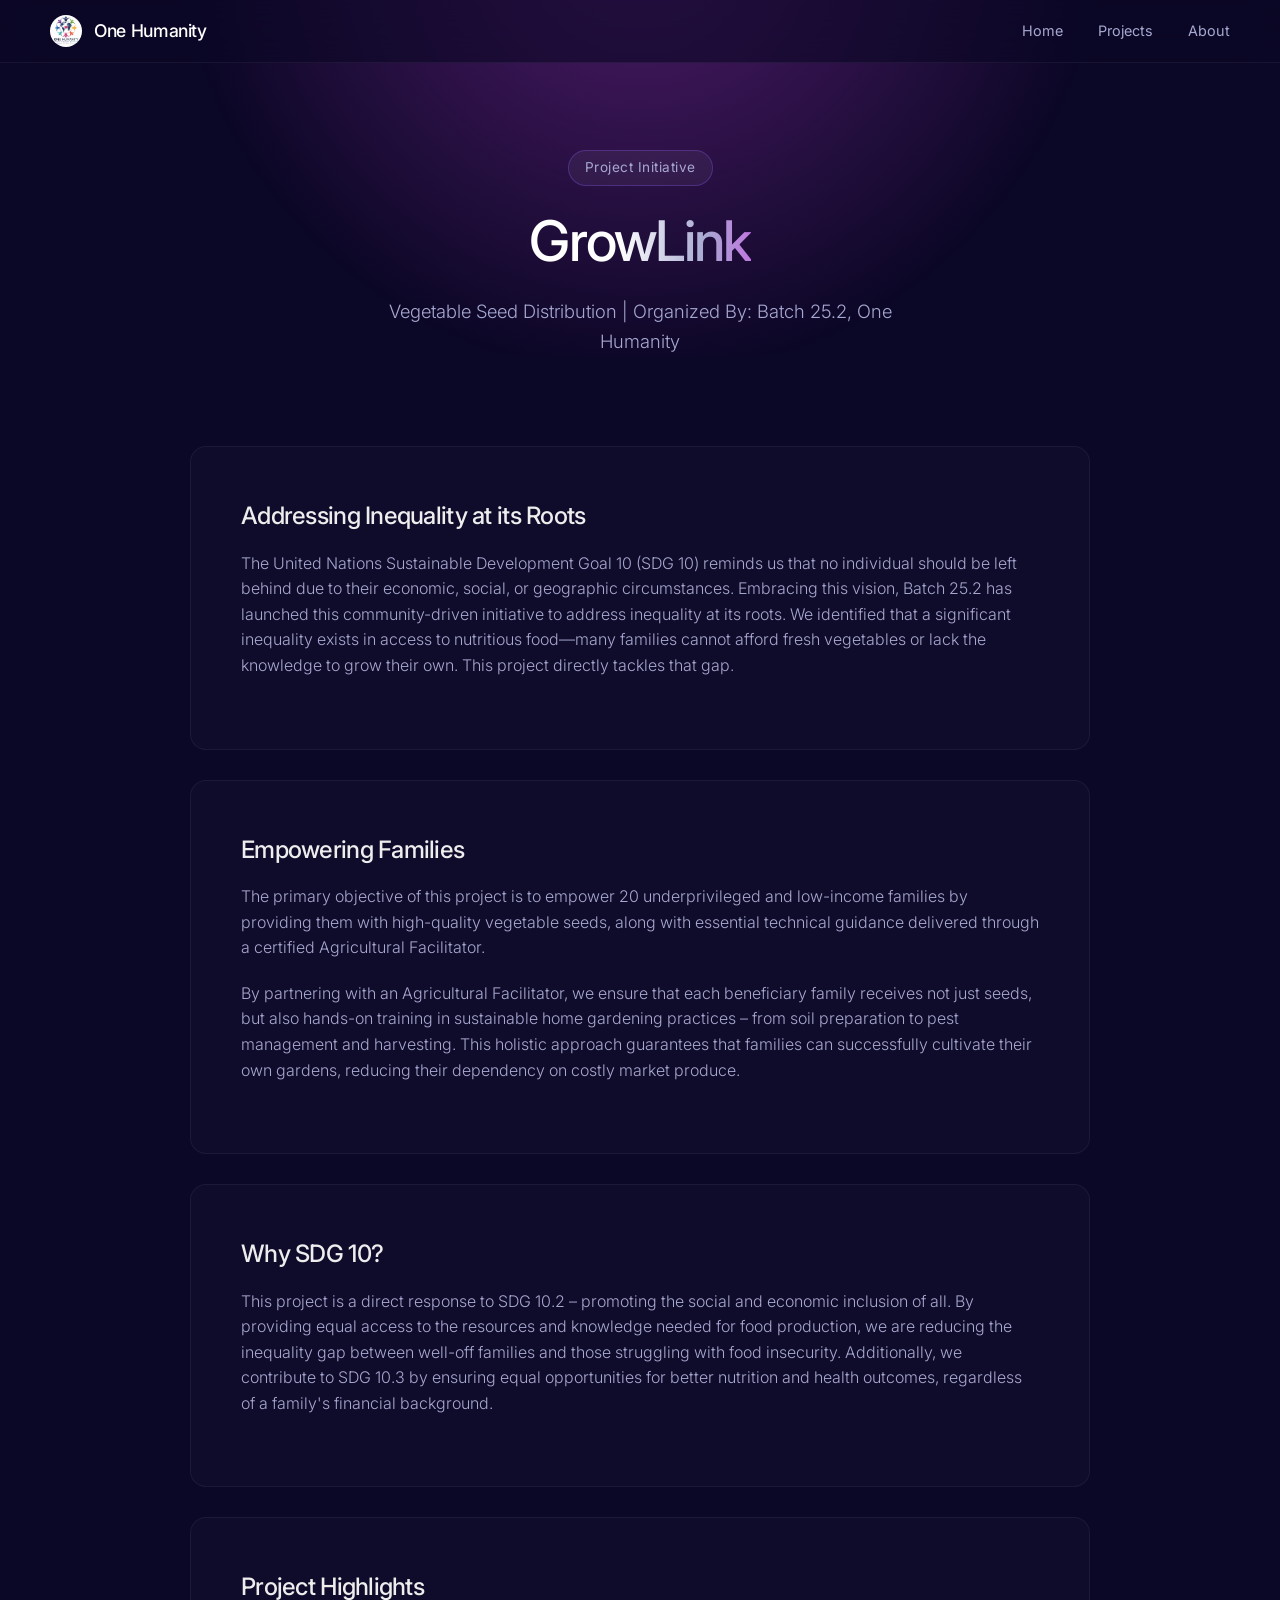
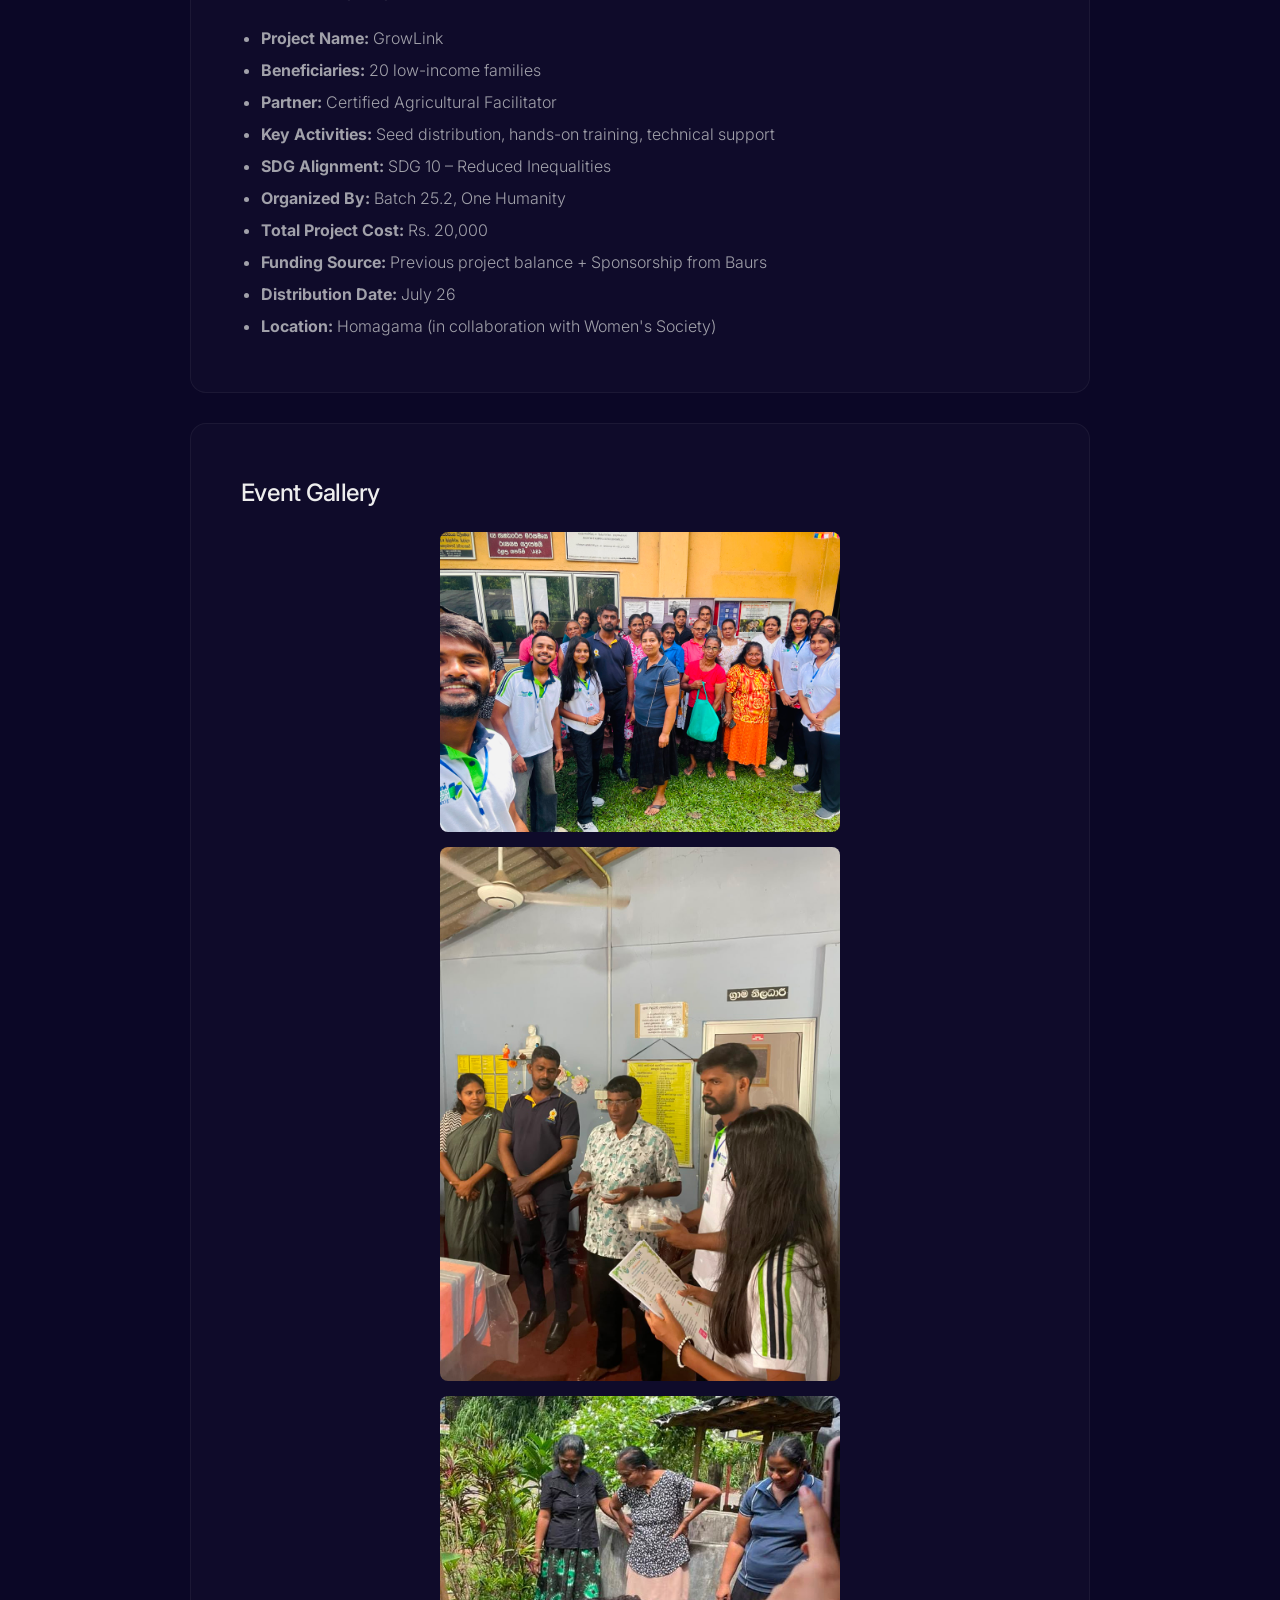
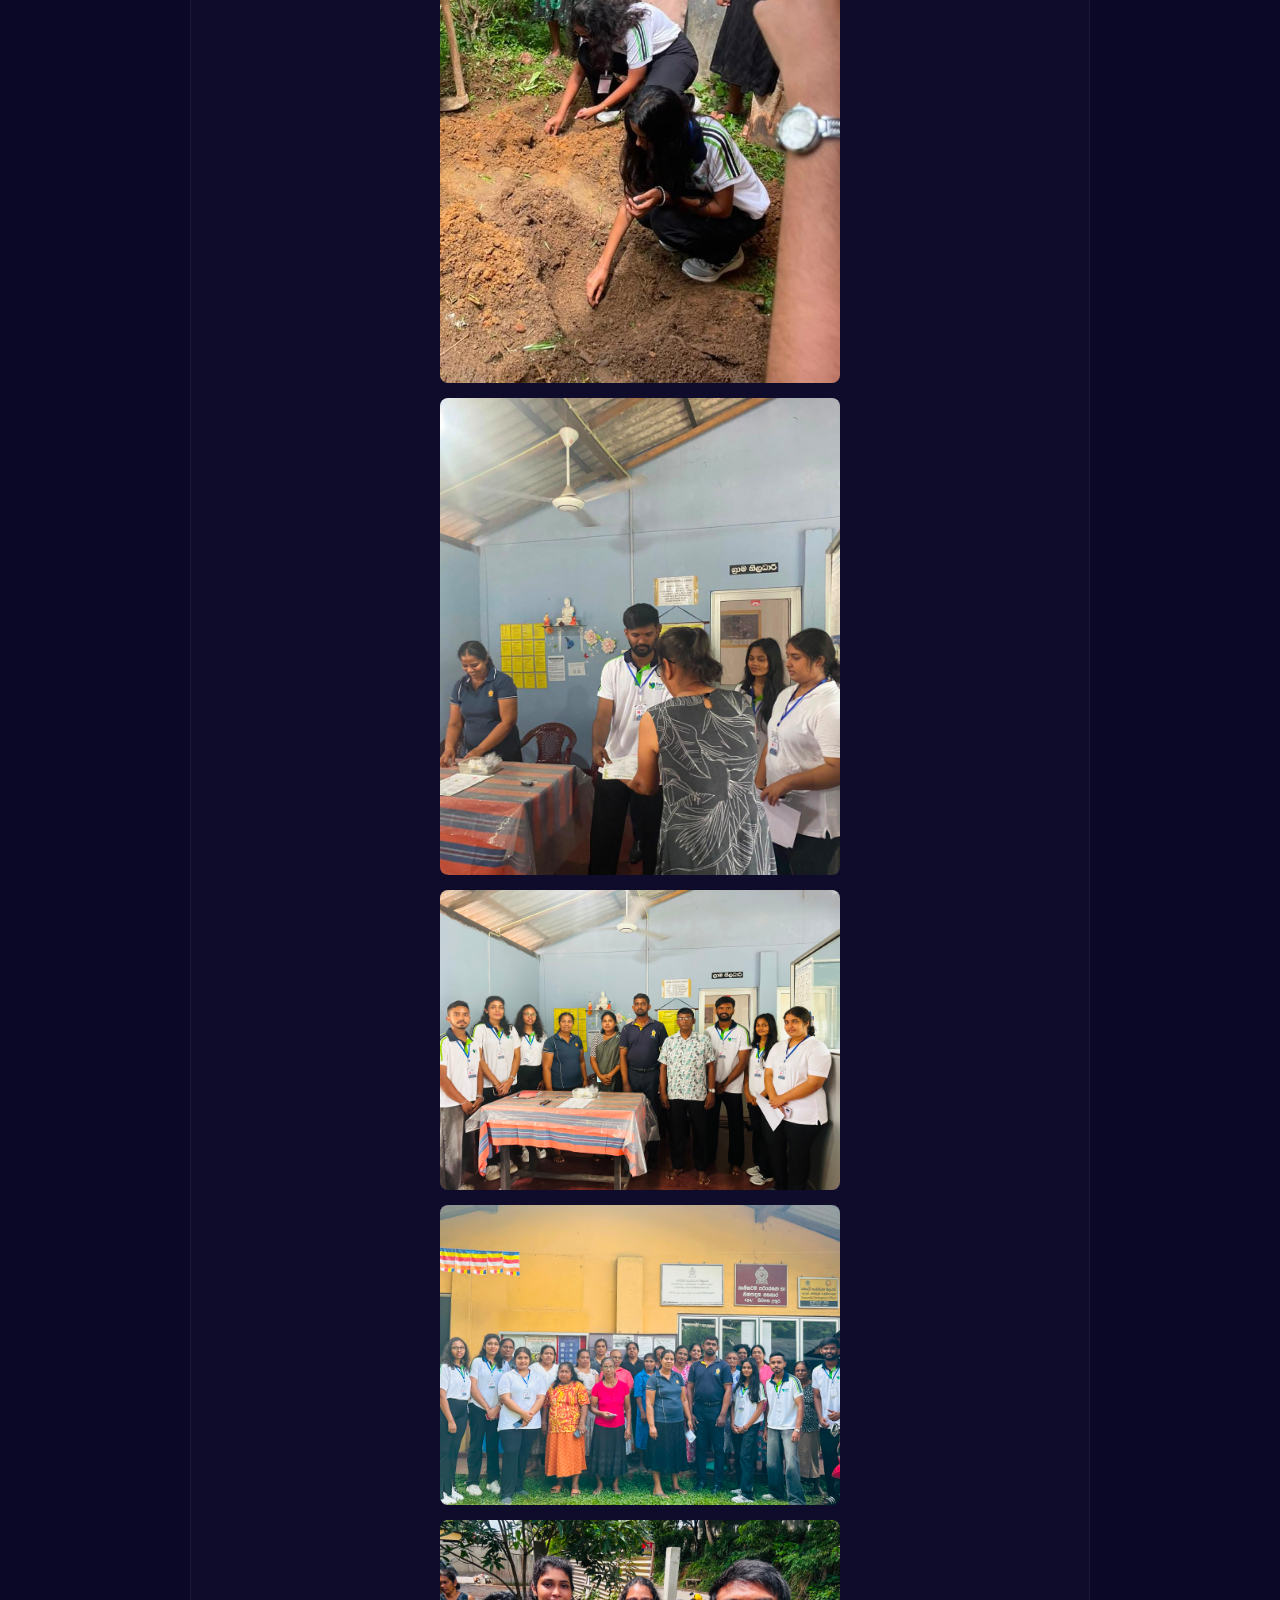
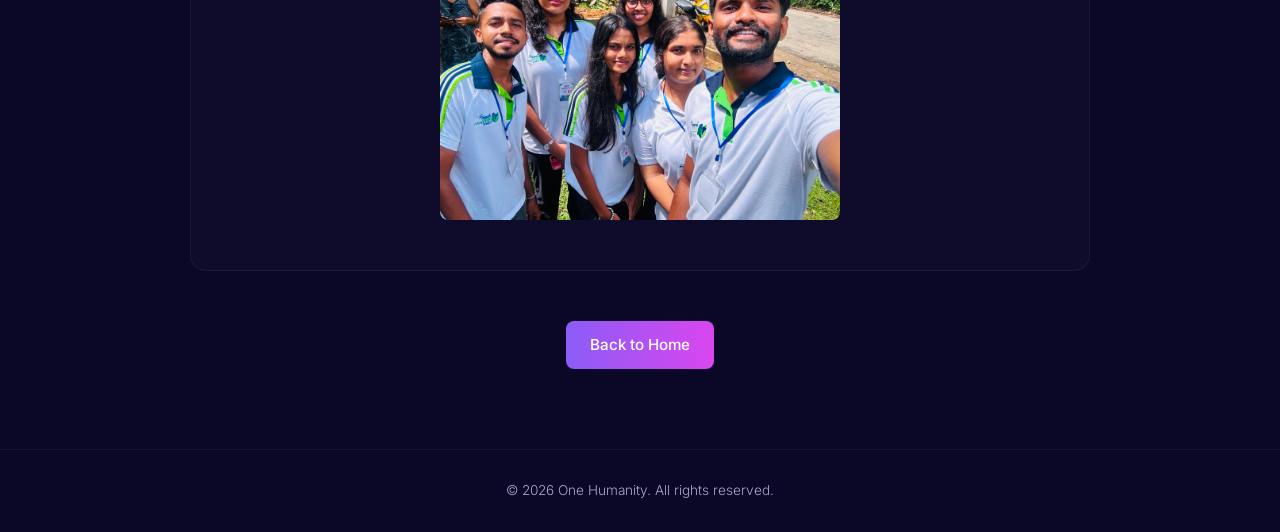
==== commit 2427df81: "Update seeds.html" ====
--- a/seeds.html
+++ b/seeds.html
@@ -72,13 +72,13 @@
         <article class="about-card" style="max-width: 900px; text-align: left; margin-bottom: 50px;">
             <h2 style="margin-bottom: 15px; color: #EDEDED;">Event Gallery</h2>
             <div style="display: flex; flex-wrap: wrap; gap: 15px; justify-content: center; margin-top: 20px;">
-                <img src="WhatsApp Image 2026-07-26 at 19.33.22 (1).jpg" alt="GrowLink Event" style="width: 100%; max-width: 400px; border-radius: 8px; object-fit: cover;">
+                <img src="WhatsApp Image 2026-07-26 at 19.33.22 (1).jpeg" alt="GrowLink Event" style="width: 100%; max-width: 400px; border-radius: 8px; object-fit: cover;">
                 <img src="WhatsApp Image 2026-07-26 at 19.33.22.jpeg" alt="GrowLink Event" style="width: 100%; max-width: 400px; border-radius: 8px; object-fit: cover;">
                 <img src="WhatsApp Image 2026-07-26 at 19.33.21.jpeg" alt="GrowLink Event" style="width: 100%; max-width: 400px; border-radius: 8px; object-fit: cover;">
                 <img src="WhatsApp Image 2026-07-26 at 19.34.09.jpeg" alt="GrowLink Event" style="width: 100%; max-width: 400px; border-radius: 8px; object-fit: cover;">
-                <img src="WhatsApp Image 2026-07-26 at 19.33.24.jpg" alt="GrowLink Event" style="width: 100%; max-width: 400px; border-radius: 8px; object-fit: cover;">
-                <img src="WhatsApp Image 2026-07-26 at 19.33.23 (1).jpg" alt="GrowLink Event" style="width: 100%; max-width: 400px; border-radius: 8px; object-fit: cover;">
-                <img src="WhatsApp Image 2026-07-26 at 19.33.23.jpg" alt="GrowLink Event" style="width: 100%; max-width: 400px; border-radius: 8px; object-fit: cover;">
+                <img src="WhatsApp Image 2026-07-26 at 19.33.24.jpeg" alt="GrowLink Event" style="width: 100%; max-width: 400px; border-radius: 8px; object-fit: cover;">
+                <img src="WhatsApp Image 2026-07-26 at 19.33.23 (1).jpeg" alt="GrowLink Event" style="width: 100%; max-width: 400px; border-radius: 8px; object-fit: cover;">
+                <img src="WhatsApp Image 2026-07-26 at 19.33.23.jpeg" alt="GrowLink Event" style="width: 100%; max-width: 400px; border-radius: 8px; object-fit: cover;">
             </div>
         </article>
 
